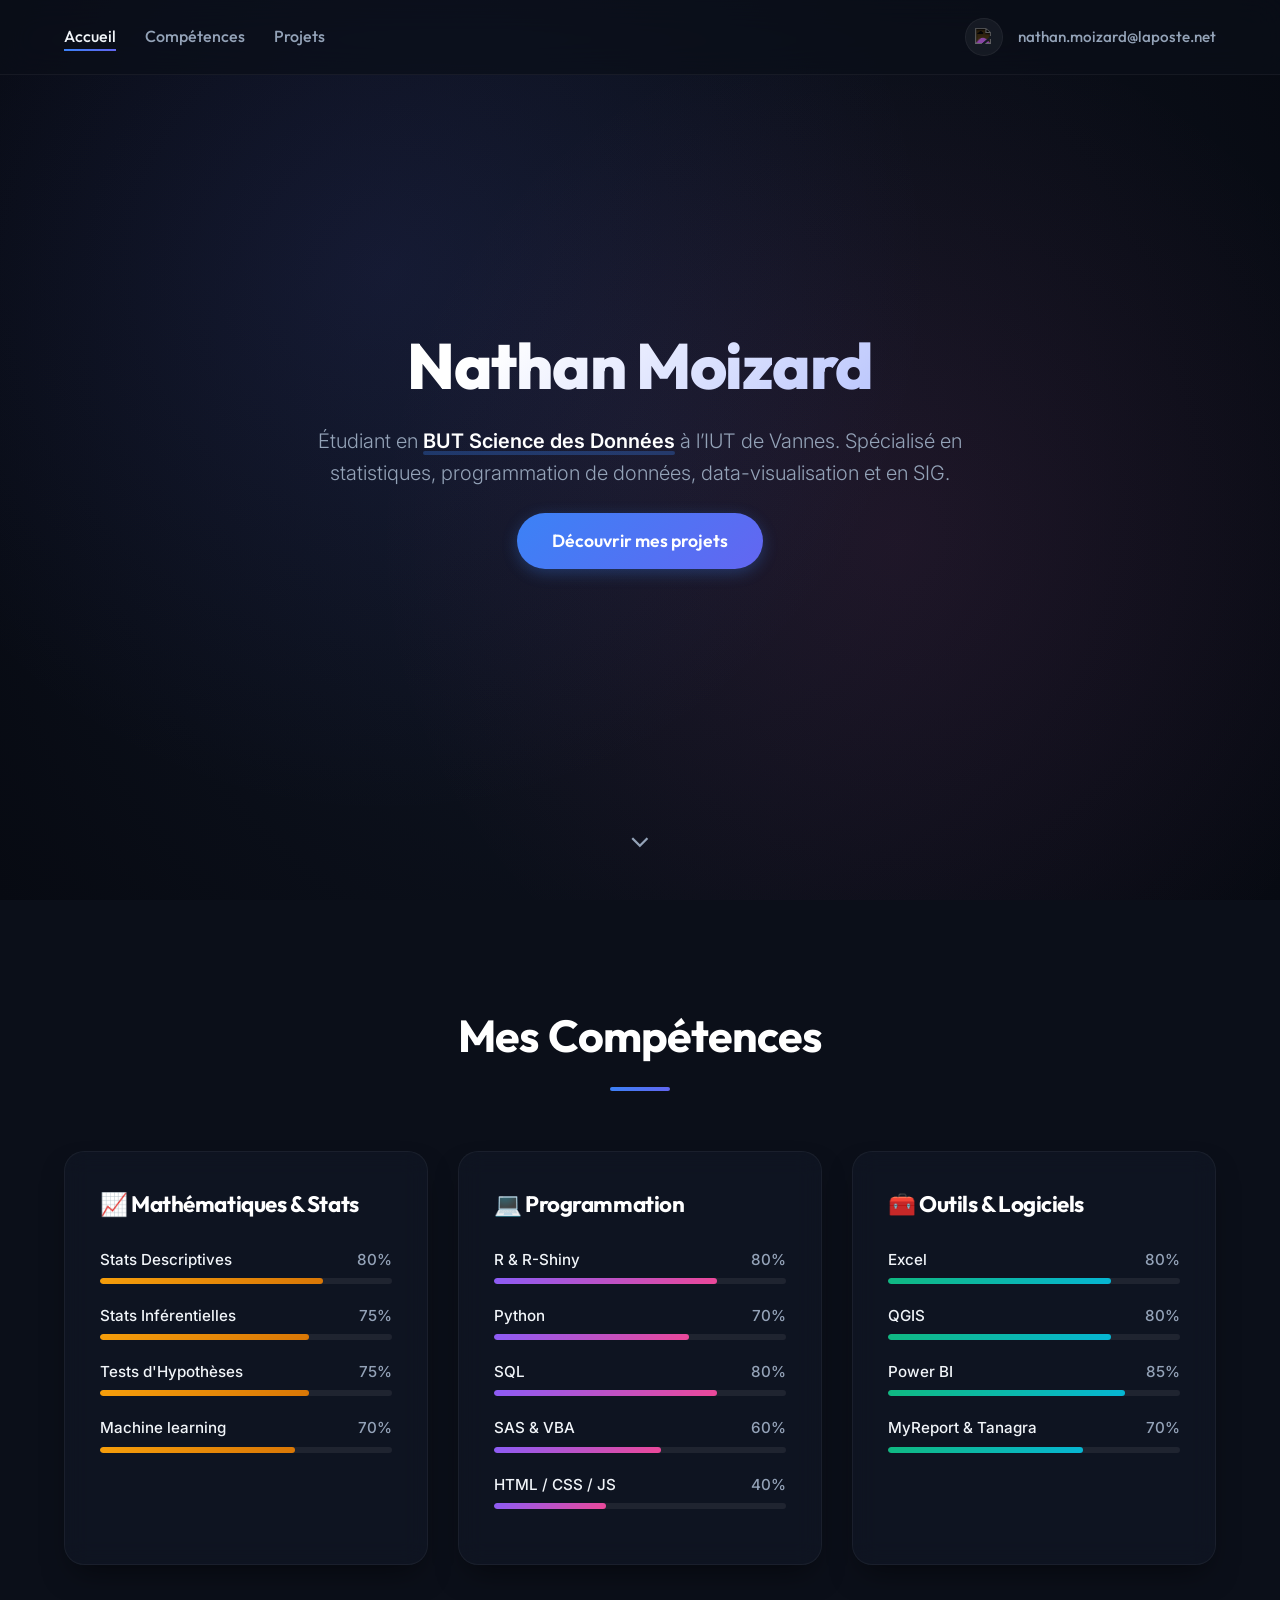
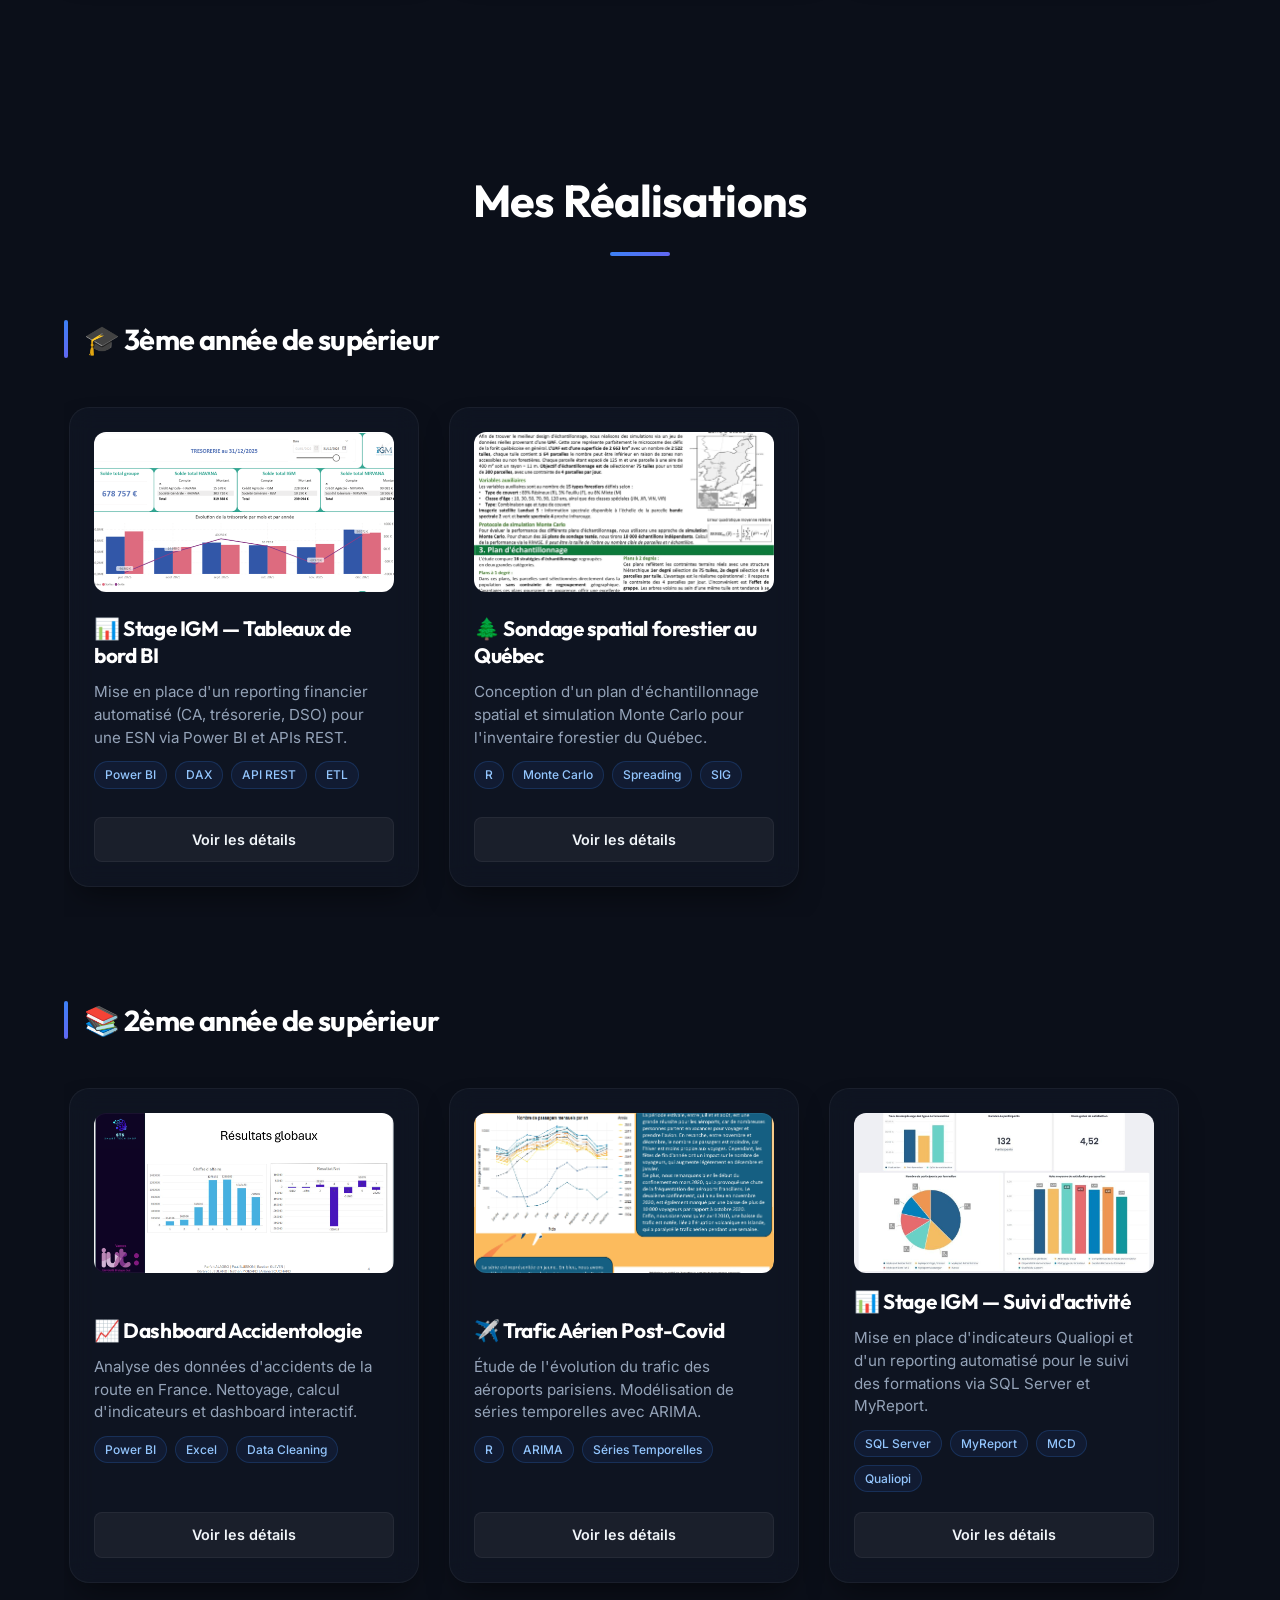
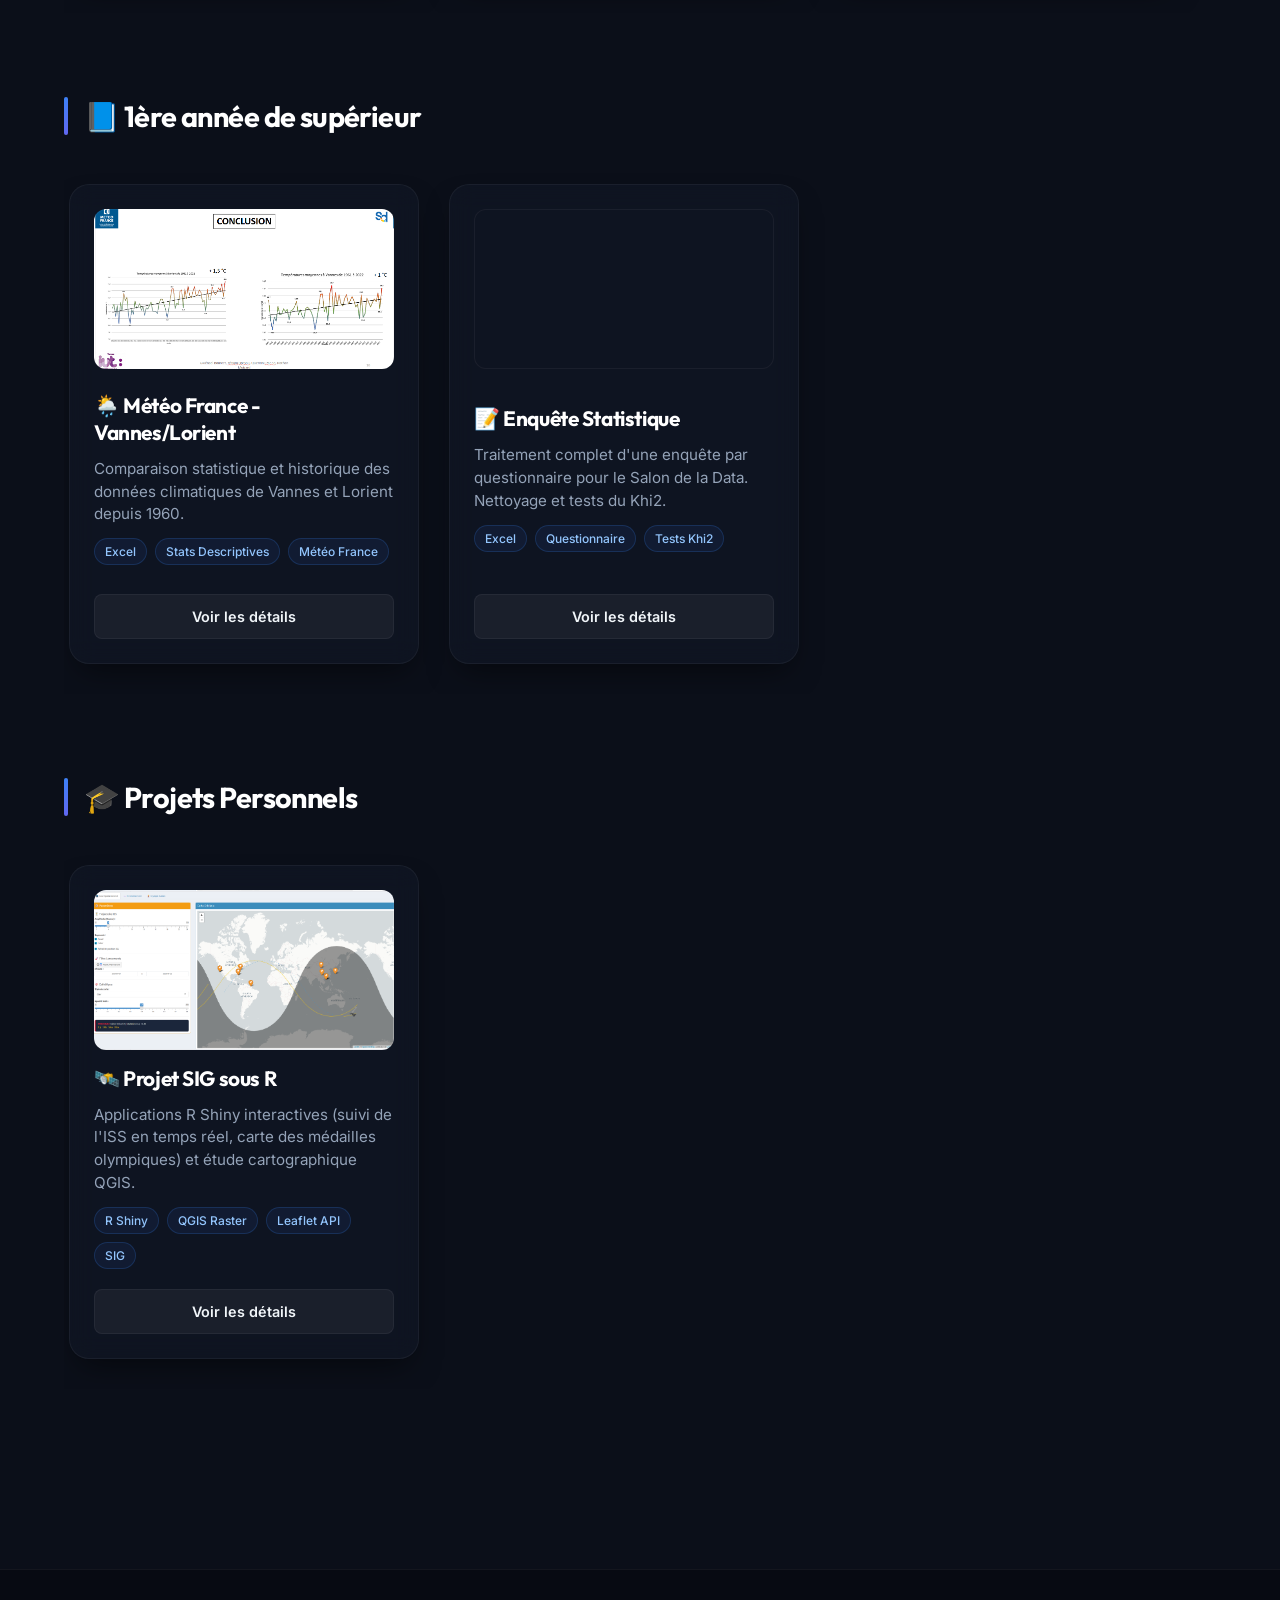
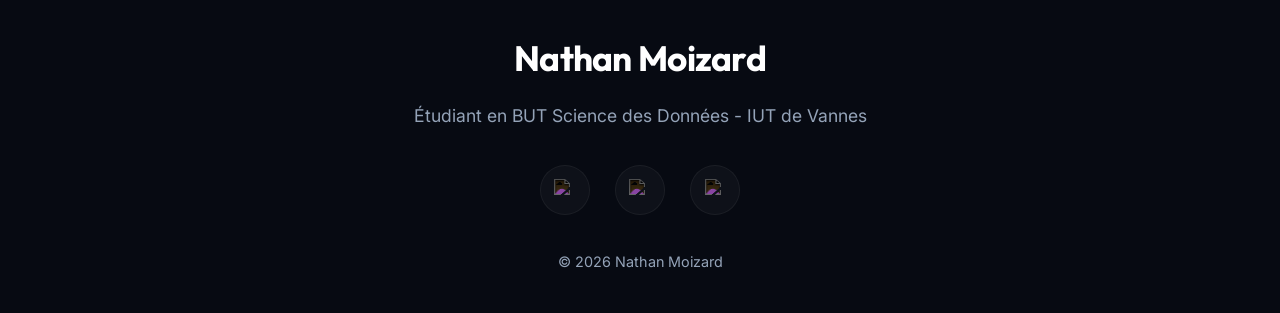
==== index.html @ e68c9cdd "Initial commit - Portfolio Nathan Moizard" ====
<!DOCTYPE html>
<html lang="fr">
<head>
  <meta charset="UTF-8">
  <meta name="viewport" content="width=device-width, initial-scale=1.0">
  <title>Nathan Moizard | Portfolio - BUT Science des Données</title>
  <meta name="description" content="Découvrez le portfolio de Nathan Moizard, étudiant en BUT Science des Données à Vannes. Compétences en statistiques, programmation (Python, R, SQL, SAS) et data-visualisation.">
  <link href="https://fonts.googleapis.com/css2?family=Inter:wght@300;400;500;600;700&family=Outfit:wght@400;500;600;700;800&display=swap" rel="stylesheet">
  <script src="https://cdnjs.cloudflare.com/ajax/libs/gsap/3.12.2/gsap.min.js"></script>
  <link rel="stylesheet" href="style.css">
</head>
<body>
  <header>
    <div class="nav-left">
      <a href="#accueil" class="nav-link active">Accueil</a>
      <a href="#competences" class="nav-link">Compétences</a>
      <a href="#projets" class="nav-link">Projets</a>
    </div>
    <div class="nav-right">
      <a href="https://www.linkedin.com/in/nathan-moizard-40b475359/" class="icon" target="_blank" title="LinkedIn"><img src="https://cdn-icons-png.flaticon.com/512/174/174857.png" alt="LinkedIn"></a>
      <a href="mailto:nathan.moizard@laposte.net" class="nav-email">nathan.moizard@laposte.net</a>
    </div>
  </header>

  <section id="accueil" class="hero">
    <div class="hero-content">
      <h1>Nathan Moizard</h1>
      <p>
        Étudiant en <strong>BUT Science des Données</strong> à l’IUT de Vannes. Spécialisé en statistiques, programmation de données, data-visualisation et en SIG.
      </p>

      <a href="#projets" class="contact-btn" style="padding: 14px 35px; font-size: 1.1rem; display: inline-block;">Découvrir mes projets</a>
    </div>
    <div class="scroll-down">⌄</div>
  </section>

  <section id="competences">
    <h2 class="section-title">Mes Compétences</h2>
    <div class="competence-grid">
      
      <div class="competence-category glass">
        <h3>📈 Mathématiques & Stats</h3>
        <div class="skill">
          <div class="skill-name"><span>Stats Descriptives</span> <span>80%</span></div>
          <div class="skill-bar"><div class="skill-bar-fill" data-width="80%"></div></div>
        </div>
        <div class="skill">
          <div class="skill-name"><span>Stats Inférentielles</span> <span>75%</span></div>
          <div class="skill-bar"><div class="skill-bar-fill" data-width="75%"></div></div>
        </div>
        <div class="skill">
          <div class="skill-name"><span>Tests d'Hypothèses</span> <span>75%</span></div>
          <div class="skill-bar"><div class="skill-bar-fill" data-width="75%"></div></div>
        </div>
        <div class="skill">
          <div class="skill-name"><span>Machine learning</span> <span>70%</span></div>
          <div class="skill-bar"><div class="skill-bar-fill" data-width="70%"></div></div>
        </div>
      </div>

      <div class="competence-category glass">
        <h3>💻 Programmation</h3>
        <div class="skill">
          <div class="skill-name"><span>R & R-Shiny</span> <span>80%</span></div>
          <div class="skill-bar"><div class="skill-bar-fill" data-width="80%"></div></div>
        </div>
        <div class="skill">
          <div class="skill-name"><span>Python</span> <span>70%</span></div>
          <div class="skill-bar"><div class="skill-bar-fill" data-width="70%"></div></div>
        </div>
        <div class="skill">
          <div class="skill-name"><span>SQL</span> <span>80%</span></div>
          <div class="skill-bar"><div class="skill-bar-fill" data-width="80%"></div></div>
        </div>
        <div class="skill">
          <div class="skill-name"><span>SAS & VBA</span> <span>60%</span></div>
          <div class="skill-bar"><div class="skill-bar-fill" data-width="60%"></div></div>
        </div>
        <div class="skill">
          <div class="skill-name"><span>HTML / CSS / JS</span> <span>40%</span></div>
          <div class="skill-bar"><div class="skill-bar-fill" data-width="40%"></div></div>
        </div>
      </div>

      <div class="competence-category glass">
        <h3>🧰 Outils & Logiciels</h3>
        <div class="skill">
          <div class="skill-name"><span>Excel</span> <span>80%</span></div>
          <div class="skill-bar"><div class="skill-bar-fill" data-width="80%"></div></div>
        </div>
        <div class="skill">
          <div class="skill-name"><span>QGIS</span> <span>80%</span></div>
          <div class="skill-bar"><div class="skill-bar-fill" data-width="80%"></div></div>
        </div>
        <div class="skill">
          <div class="skill-name"><span>Power BI</span> <span>85%</span></div>
          <div class="skill-bar"><div class="skill-bar-fill" data-width="85%"></div></div>
        </div>
        <div class="skill">
          <div class="skill-name"><span>MyReport & Tanagra</span> <span>70%</span></div>
          <div class="skill-bar"><div class="skill-bar-fill" data-width="70%"></div></div>
        </div>
      </div>
      
    </div>
  </section>

  <section id="projets">
    <h2 class="section-title">Mes Réalisations</h2>
  
    <!-- 3ème ANNEE -->
    <div class="project-section">
      <h3 class="project-title">🎓 3ème année de supérieur</h3>
      <div class="carousel-container">
        <div class="project-carousel">

          <div class="project-card glass">
            <div class="project-card-img" style="background-image: url('stage_tresorerie.png');"></div>
            <div class="project-card-top">
              <h3>📊 Stage IGM — Tableaux de bord BI</h3>
              <p>Mise en place d'un reporting financier automatisé (CA, trésorerie, DSO) pour une ESN via Power BI et APIs REST.</p>
              <div class="project-tags">
                <span class="tag-badge">Power BI</span>
                <span class="tag-badge">DAX</span>
                <span class="tag-badge">API REST</span>
                <span class="tag-badge">ETL</span>
              </div>
            </div>
            <a href="stage.html" class="view-more">Voir les détails</a>
          </div>

          <div class="project-card glass">
            <div class="project-card-img" style="background-image: url('poster_foret_quebec.jpg');"></div>
            <div class="project-card-top">
              <h3>🌲 Sondage spatial forestier au Québec</h3>
              <p>Conception d'un plan d'échantillonnage spatial et simulation Monte Carlo pour l'inventaire forestier du Québec.</p>
              <div class="project-tags">
                <span class="tag-badge">R</span>
                <span class="tag-badge">Monte Carlo</span>
                <span class="tag-badge">Spreading</span>
                <span class="tag-badge">SIG</span>
              </div>
            </div>
            <a href="projet_foret_quebec.html" class="view-more">Voir les détails</a>
          </div>

        </div>
      </div>
    </div>

    <!-- 2ème ANNEE -->
    <div class="project-section">
      <h3 class="project-title">📚 2ème année de supérieur</h3>
      <div class="carousel-container">
        <div class="project-carousel">

          <div class="project-card glass">
            <div class="project-card-img" style="background-image: url('SAE 205 image 1.png');"></div>
            <div class="project-card-top">
              <h3>📈 Dashboard Accidentologie</h3>
              <p>Analyse des données d'accidents de la route en France. Nettoyage, calcul d'indicateurs et dashboard interactif.</p>
              <div class="project-tags">
                <span class="tag-badge">Power BI</span>
                <span class="tag-badge">Excel</span>
                <span class="tag-badge">Data Cleaning</span>
              </div>
            </div>
            <a href="projet_route.html" class="view-more">Voir les détails</a>
          </div>

          <div class="project-card glass">
            <div class="project-card-img" style="background-image: url('SAE 303 image 1.jpg');"></div>
            <div class="project-card-top">
              <h3>✈️ Trafic Aérien Post-Covid</h3>
              <p>Étude de l'évolution du trafic des aéroports parisiens. Modélisation de séries temporelles avec ARIMA.</p>
              <div class="project-tags">
                <span class="tag-badge">R</span>
                <span class="tag-badge">ARIMA</span>
                <span class="tag-badge">Séries Temporelles</span>
              </div>
            </div>
            <a href="projet_avions.html" class="view-more">Voir les détails</a>
          </div>

          <div class="project-card glass">
            <div class="project-card-img" style="background-image: url('stage_2025_img2.jpg');"></div>
            <div class="project-card-top">
              <h3>📊 Stage IGM — Suivi d'activité</h3>
              <p>Mise en place d'indicateurs Qualiopi et d'un reporting automatisé pour le suivi des formations via SQL Server et MyReport.</p>
              <div class="project-tags">
                <span class="tag-badge">SQL Server</span>
                <span class="tag-badge">MyReport</span>
                <span class="tag-badge">MCD</span>
                <span class="tag-badge">Qualiopi</span>
              </div>
            </div>
            <a href="stage_2025.html" class="view-more">Voir les détails</a>
          </div>

        </div>
      </div>
    </div>
  
    <!-- 1ère ANNEE -->
    <div class="project-section">
      <h3 class="project-title">📘 1ère année de supérieur</h3>
      <div class="carousel-container">
        <div class="project-carousel">
          

          <div class="project-card glass">
            <div class="project-card-img" style="background-image: url('SAE météo france.png');"></div>
            <div class="project-card-top">
              <h3>🌦️ Météo France - Vannes/Lorient</h3>
              <p>Comparaison statistique et historique des données climatiques de Vannes et Lorient depuis 1960.</p>
              <div class="project-tags">
                <span class="tag-badge">Excel</span>
                <span class="tag-badge">Stats Descriptives</span>
                <span class="tag-badge">Météo France</span>
              </div>
            </div>
            <a href="projet_meteo.html" class="view-more">Voir les détails</a>
          </div>

          <div class="project-card glass">
            <div class="project-card-img" style="background-image: url('projet_106_preview.png');"></div>
            <div class="project-card-top">
              <h3>📝 Enquête Statistique</h3>
              <p>Traitement complet d'une enquête par questionnaire pour le Salon de la Data. Nettoyage et tests du Khi2.</p>
              <div class="project-tags">
                <span class="tag-badge">Excel</span>
                <span class="tag-badge">Questionnaire</span>
                <span class="tag-badge">Tests Khi2</span>
              </div>
            </div>
            <a href="projet_106.html" class="view-more">Voir les détails</a>
          </div>
          
        </div>
      </div>
    </div>
  
    <!-- PROJETS PERSONNELS -->
    <div class="project-section">
      <h3 class="project-title">🎓 Projets Personnels</h3>
      <div class="carousel-container">
        <div class="project-carousel">
          
          <div class="project-card glass">
            <div class="project-card-img" style="background-image: url('Spatial projet.png');"></div>
            <div class="project-card-top">
              <h3>🛰️ Projet SIG sous R</h3>
              <p>Applications R Shiny interactives (suivi de l'ISS en temps réel, carte des médailles olympiques) et étude cartographique QGIS.</p>
              <div class="project-tags">
                <span class="tag-badge">R Shiny</span>
                <span class="tag-badge">QGIS Raster</span>
                <span class="tag-badge">Leaflet API</span>
                <span class="tag-badge">SIG</span>
              </div>
            </div>
            <a href="projet_sig_r.html" class="view-more">Voir les détails</a>
          </div>
          
        </div>
      </div>
    </div>
  </section>

  <footer>
    <div class="footer-content">
      <h3 class="footer-title">Nathan Moizard</h3>
      <p class="footer-subtitle">Étudiant en BUT Science des Données - IUT de Vannes</p>
      <div class="footer-links">
        <a href="https://www.linkedin.com/in/nathan-moizard-40b475359/" class="icon" target="_blank" title="LinkedIn"><img src="https://cdn-icons-png.flaticon.com/512/174/174857.png" alt="LinkedIn"></a>
        <a href="https://github.com/ArthurArctique" class="icon" target="_blank" title="GitHub"><img src="https://cdn-icons-png.flaticon.com/512/25/25231.png" alt="GitHub"></a>
        <a href="mailto:nathan.moizard@laposte.net" class="icon" title="Email"><img src="https://cdn-icons-png.flaticon.com/512/732/732200.png" alt="Email" style="filter: invert(100%); width: 20px;"></a>
      </div>
      <p class="footer-copy">&copy; 2026 Nathan Moizard</p>
    </div>
  </footer>

  <script src="script.js"></script>
</body>
</html>
---- style.css ----
@import url('https://fonts.googleapis.com/css2?family=Inter:wght@300;400;500;600;700&family=Outfit:wght@400;500;600;700;800&display=swap');

/* --- CUSTOM VARIABLES & DESIGN SYSTEM --- */
:root {
  --bg-dark: #0b0f19;
  --bg-deep: #070a12;
  --bg-card: rgba(17, 24, 39, 0.6);
  --bg-card-hover: rgba(30, 41, 59, 0.8);
  --border-color: rgba(255, 255, 255, 0.05);
  --border-color-hover: rgba(59, 130, 246, 0.25);
  
  --primary: #3b82f6;
  --primary-rgb: 59, 130, 246;
  --primary-gradient: linear-gradient(135deg, #3b82f6 0%, #6366f1 100%);
  --accent-gradient: linear-gradient(135deg, #8b5cf6 0%, #ec4899 100%);
  --success-gradient: linear-gradient(135deg, #10b981 0%, #06b6d4 100%);
  --math-gradient: linear-gradient(135deg, #f59e0b 0%, #d97706 100%);
  
  --text-main: #f1f5f9;
  --text-muted: #94a3b8;
  --radius-lg: 20px;
  --radius-md: 12px;
  --radius-sm: 8px;
  --shadow: 0 15px 30px -10px rgba(0, 0, 0, 0.5);
  --transition: all 0.3s cubic-bezier(0.4, 0, 0.2, 1);
}

/* --- RESET & BASIC STYLES --- */
* {
  box-sizing: border-box;
  margin: 0;
  padding: 0;
}

html {
  scroll-behavior: smooth;
}

body {
  font-family: 'Inter', sans-serif;
  color: var(--text-main);
  background-color: var(--bg-dark);
  background-image: 
    radial-gradient(circle at 10% 20%, rgba(59, 130, 246, 0.08) 0%, transparent 40%),
    radial-gradient(circle at 90% 80%, rgba(139, 92, 246, 0.08) 0%, transparent 40%);
  background-attachment: fixed;
  line-height: 1.6;
  overflow-x: hidden;
}

h1, h2, h3, h4 {
  font-family: 'Outfit', sans-serif;
  font-weight: 700;
  letter-spacing: -0.02em;
}

a {
  text-decoration: none;
  color: inherit;
}

/* --- GLASS CONTAINER UTILITY --- */
.glass {
  background: var(--bg-card);
  backdrop-filter: blur(12px);
  -webkit-backdrop-filter: blur(12px);
  border: 1px solid var(--border-color);
  border-radius: var(--radius-lg);
  box-shadow: var(--shadow);
}

/* --- HEADER / NAVIGATION --- */
header:not(.project-hero) {
  position: fixed;
  top: 0;
  width: 100%;
  display: flex;
  justify-content: space-between;
  align-items: center;
  padding: 18px 5%;
  z-index: 1000;
  background: rgba(11, 15, 25, 0.7);
  backdrop-filter: blur(16px);
  -webkit-backdrop-filter: blur(16px);
  border-bottom: 1px solid var(--border-color);
  transition: var(--transition);
}

header.scrolled:not(.project-hero) {
  padding: 12px 5%;
  background: rgba(7, 10, 18, 0.85);
}

.nav-left a {
  color: var(--text-muted);
  margin-right: 25px;
  font-weight: 500;
  position: relative;
  font-family: 'Outfit', sans-serif;
  transition: var(--transition);
}

.nav-left a.active, .nav-left a:hover {
  color: var(--text-main);
}

.nav-left a::after {
  content: '';
  position: absolute;
  width: 0;
  height: 2px;
  bottom: -5px;
  left: 0;
  background: var(--primary-gradient);
  transition: width 0.3s;
}

.nav-left a:hover::after, .nav-left a.active::after {
  width: 100%;
}

.nav-right {
  display: flex;
  align-items: center;
  gap: 15px;
}

.icon {
  display: flex;
  align-items: center;
  justify-content: center;
  width: 38px;
  height: 38px;
  border-radius: 50%;
  background: rgba(255, 255, 255, 0.05);
  border: 1px solid var(--border-color);
  transition: var(--transition);
}

.icon img {
  width: 18px;
  height: 18px;
  filter: invert(100%);
  opacity: 0.8;
  transition: var(--transition);
}

.icon:hover {
  background: rgba(59, 130, 246, 0.15);
  border-color: rgba(59, 130, 246, 0.4);
  transform: translateY(-2px);
}

.icon:hover img {
  opacity: 1;
  transform: scale(1.05);
}

.contact-btn {
  background: var(--primary-gradient);
  color: white;
  padding: 10px 24px;
  border-radius: 50px;
  font-weight: 600;
  font-family: 'Outfit', sans-serif;
  border: none;
  box-shadow: 0 4px 15px rgba(59, 130, 246, 0.3);
  transition: var(--transition);
  cursor: pointer;
}

.contact-btn:hover {
  transform: translateY(-2px);
  box-shadow: 0 6px 20px rgba(59, 130, 246, 0.5);
  filter: brightness(1.1);
}

.nav-email {
  color: var(--text-muted);
  font-weight: 500;
  font-family: 'Outfit', sans-serif;
  font-size: 0.95rem;
  transition: var(--transition);
}

.nav-email:hover {
  color: #3b82f6; /* Fallback for browsers that don't support text-clip */
  background: var(--primary-gradient);
  -webkit-background-clip: text;
  -webkit-text-fill-color: transparent;
}

/* --- HERO SECTION --- */
.hero {
  position: relative;
  height: 100vh;
  display: flex;
  justify-content: center;
  align-items: center;
  text-align: center;
  background: radial-gradient(circle at center, rgba(17, 24, 39, 0.8) 0%, var(--bg-deep) 100%);
  padding: 20px;
  overflow: hidden;
}

.hero::before {
  content: '';
  position: absolute;
  top: 0;
  left: 0;
  right: 0;
  bottom: 0;
  background-image: 
    radial-gradient(circle at 30% 30%, rgba(99, 102, 241, 0.1) 0%, transparent 50%),
    radial-gradient(circle at 70% 60%, rgba(236, 72, 153, 0.08) 0%, transparent 50%);
  pointer-events: none;
  z-index: 1;
}

.hero-content {
  max-width: 900px;
  z-index: 2;
}

.hero h1 {
  font-size: 4rem;
  font-weight: 800;
  margin-bottom: 1.5rem;
  line-height: 1.1;
  background: linear-gradient(135deg, #ffffff 30%, #a5b4fc 100%);
  -webkit-background-clip: text;
  -webkit-text-fill-color: transparent;
}

.hero p {
  color: var(--text-muted);
  font-size: 1.25rem;
  margin-bottom: 1.5rem;
  max-width: 750px;
  margin-left: auto;
  margin-right: auto;
  font-weight: 300;
}

.hero strong {
  color: #fff;
  font-weight: 600;
  position: relative;
  display: inline-block;
}

.hero strong::after {
  content: '';
  position: absolute;
  bottom: 2px;
  left: 0;
  width: 100%;
  height: 4px;
  background: rgba(59, 130, 246, 0.3);
  z-index: -1;
  border-radius: 2px;
}

.scroll-down {
  position: absolute;
  bottom: 40px;
  left: 50%;
  transform: translateX(-50%);
  color: var(--text-muted);
  font-size: 1.8rem;
  animation: bounce 2s infinite;
  cursor: pointer;
  z-index: 5;
  transition: color 0.3s;
}

.scroll-down:hover {
  color: var(--primary);
}

/* --- SECTIONS GENERAL --- */
section {
  padding: 100px 5%;
  opacity: 0;
  transform: translateY(40px);
  transition: opacity 1s cubic-bezier(0.4, 0, 0.2, 1), transform 1s cubic-bezier(0.4, 0, 0.2, 1);
  max-width: 1300px;
  margin: 0 auto;
}

section.visible {
  opacity: 1;
  transform: translateY(0);
}

.section-title {
  text-align: center;
  font-size: 2.8rem;
  color: #fff;
  margin-bottom: 60px;
  position: relative;
}

.section-title::after {
  content: '';
  display: block;
  width: 60px;
  height: 4px;
  background: var(--primary-gradient);
  margin: 15px auto 0;
  border-radius: 2px;
}

/* --- COMPETENCES (SKILLS) --- */
.competence-grid {
  display: grid;
  grid-template-columns: repeat(auto-fit, minmax(320px, 1fr));
  gap: 30px;
}

.competence-category {
  padding: 35px;
  transition: var(--transition);
}

.competence-category:hover {
  transform: translateY(-6px);
  border-color: var(--border-color-hover);
  box-shadow: 0 20px 40px -15px rgba(59, 130, 246, 0.15);
}

.competence-category h3 {
  font-size: 1.4rem;
  margin-bottom: 25px;
  color: #fff;
  display: flex;
  align-items: center;
  gap: 12px;
}

.skill {
  margin-bottom: 20px;
}

.skill-name {
  margin-bottom: 6px;
  font-weight: 500;
  font-size: 0.95rem;
  display: flex;
  justify-content: space-between;
  color: var(--text-muted);
}

.skill-name span:first-child {
  color: var(--text-main);
}

.skill-bar {
  height: 6px;
  background-color: rgba(255, 255, 255, 0.07);
  border-radius: 10px;
  overflow: hidden;
}

.skill-bar-fill {
  height: 100%;
  width: 0;
  border-radius: 10px;
  background: var(--primary-gradient);
}

.competence-category:nth-child(1) .skill-bar-fill { 
  background: var(--math-gradient); 
}
.competence-category:nth-child(2) .skill-bar-fill { 
  background: var(--accent-gradient); 
} 
.competence-category:nth-child(3) .skill-bar-fill { 
  background: var(--success-gradient); 
}

/* --- PROJETS (PROJECTS) --- */
#projets {
  position: relative;
}

.project-section {
  margin-bottom: 80px;
  position: relative;
}

.project-title {
  font-size: 1.8rem;
  color: #fff;
  margin-bottom: 30px;
  padding-left: 20px;
  position: relative;
}

.project-title::before {
  content: '';
  position: absolute;
  left: 0;
  top: 4px;
  bottom: 4px;
  width: 4px;
  background: var(--primary-gradient);
  border-radius: 4px;
}

.carousel-container {
  position: relative;
  display: flex;
  align-items: center;
}

.project-carousel {
  display: flex;
  gap: 30px;
  overflow-x: auto;
  scroll-behavior: smooth;
  padding: 15px 5px 30px 5px;
  scroll-snap-type: x mandatory;
  -webkit-overflow-scrolling: touch;
  width: 100%;
  scrollbar-width: none; /* Firefox */
  -ms-overflow-style: none;  /* IE et Edge */
}

.project-carousel::-webkit-scrollbar {
  display: none; /* Chrome, Safari, Opera */
}

.project-card {
  min-width: 350px;
  width: 350px;
  flex: 0 0 auto;
  padding: 24px;
  scroll-snap-align: start;
  transition: var(--transition);
  display: flex;
  flex-direction: column;
  justify-content: space-between;
  min-height: 480px;
}

.project-card-img {
  width: 100%;
  height: 160px;
  background-size: cover;
  background-position: center;
  border-radius: var(--radius-md);
  margin-bottom: 15px;
  border: 1px solid var(--border-color);
  transition: var(--transition);
}

.project-card:hover .project-card-img {
  border-color: var(--border-color-hover);
  transform: scale(1.02);
}

.project-card:hover {
  transform: translateY(-8px);
  border-color: var(--border-color-hover);
  box-shadow: 0 20px 35px -10px rgba(99, 102, 241, 0.15);
  background: var(--bg-card-hover);
}

.project-card-top h3 {
  color: #fff;
  font-size: 1.3rem;
  margin-bottom: 12px;
  line-height: 1.3;
}

.project-card-top p {
  color: var(--text-muted);
  font-size: 0.95rem;
  margin-bottom: 12px;
  line-height: 1.5;
}

.project-tags {
  display: flex;
  flex-wrap: wrap;
  gap: 8px;
  margin-bottom: 20px;
}

.tag-badge {
  font-size: 0.75rem;
  background: rgba(59, 130, 246, 0.08);
  border: 1px solid rgba(59, 130, 246, 0.2);
  color: #93c5fd;
  padding: 3px 10px;
  border-radius: 50px;
  font-weight: 500;
}

.project-card .view-more {
  text-align: center;
  display: block;
  width: 100%;
  background: rgba(255, 255, 255, 0.05);
  border: 1px solid var(--border-color);
  color: var(--text-main);
  padding: 10px;
  border-radius: var(--radius-sm);
  font-weight: 600;
  font-size: 0.9rem;
  transition: var(--transition);
}

.project-card:hover .view-more {
  background: var(--primary-gradient);
  border-color: transparent;
  color: #fff;
  box-shadow: 0 5px 15px rgba(59, 130, 246, 0.3);
}


/* --- CONTACT & FOOTER --- */
footer {
  padding: 60px 5% 40px;
  border-top: 1px solid var(--border-color);
  text-align: center;
  background: var(--bg-deep);
}

.footer-content {
  max-width: 800px;
  margin: 0 auto;
}

.footer-title {
  font-size: 2.2rem;
  color: #fff;
  margin-bottom: 15px;
}

.footer-subtitle {
  color: var(--text-muted);
  font-size: 1.1rem;
  margin-bottom: 35px;
}

.footer-links {
  display: flex;
  justify-content: center;
  gap: 25px;
  margin-bottom: 35px;
}

.footer-links .icon {
  width: 50px;
  height: 50px;
  background: rgba(255, 255, 255, 0.03);
}

.footer-links .icon:hover {
  background: rgba(59, 130, 246, 0.15);
  transform: translateY(-4px);
}

.footer-links .icon img {
  width: 22px;
  height: 22px;
}

.footer-copy {
  color: var(--text-muted);
  font-size: 0.9rem;
}

/* --- SUB-PAGES (PROJECT DETAILS) STYLES --- */
.back-btn {
  position: fixed;
  top: 20px;
  left: 20px;
  background: rgba(15, 23, 42, 0.8);
  backdrop-filter: blur(10px);
  -webkit-backdrop-filter: blur(10px);
  border: 1px solid var(--border-color);
  color: #fff;
  padding: 10px 20px;
  border-radius: 30px;
  font-weight: 600;
  text-decoration: none;
  z-index: 1000;
  display: flex;
  align-items: center;
  gap: 8px;
  box-shadow: var(--shadow);
  transition: var(--transition);
}

.back-btn:hover {
  background: var(--primary-gradient);
  border-color: transparent;
  transform: translateX(-3px);
  box-shadow: 0 4px 15px rgba(59, 130, 246, 0.4);
}

.back-btn svg {
  transition: var(--transition);
}

.back-btn:hover svg {
  transform: translateX(-2px);
}

.project-hero {
  background: linear-gradient(180deg, rgba(59, 130, 246, 0.15) 0%, transparent 100%);
  padding: 30px 20px 15px;
  text-align: center;
  border-bottom: 1px solid var(--border-color);
}

.project-hero h1 {
  font-size: 1.8rem;
  color: #fff;
  margin-bottom: 6px;
  max-width: 1000px;
  margin-left: auto;
  margin-right: auto;
  line-height: 1.2;
}

.project-subtitle {
  font-size: 0.95rem;
  color: var(--text-muted);
  font-weight: 300;
}

.container {
  max-width: 1100px;
  margin: 0 auto;
  padding: 40px 20px 100px;
}

section.section-detail {
  margin-bottom: 70px;
  opacity: 0;
  transform: translateY(30px);
  transition: none;
  animation: fadeIn 0.8s cubic-bezier(0.16, 1, 0.3, 1) forwards;
}

section.section-detail:nth-of-type(1) { animation-delay: 0.1s; }
section.section-detail:nth-of-type(2) { animation-delay: 0.2s; }
section.section-detail:nth-of-type(3) { animation-delay: 0.3s; }
section.section-detail:nth-of-type(4) { animation-delay: 0.4s; }
section.section-detail:nth-of-type(5) { animation-delay: 0.5s; }
section.section-detail:nth-of-type(6) { animation-delay: 0.6s; }
section.section-detail:nth-of-type(7) { animation-delay: 0.7s; }
section.section-detail:nth-of-type(8) { animation-delay: 0.8s; }

.section-detail h2 {
  font-size: 2rem;
  color: #fff;
  margin-bottom: 25px;
  border-bottom: 1px solid var(--border-color);
  padding-bottom: 10px;
}

/* RADAR CHART CONTAINER */
.radar-container {
  padding: 40px;
  max-width: 550px;
  margin: 0 auto 50px;
  height: 400px;
  display: flex;
  align-items: center;
  justify-content: center;
}

.skills-container, .tech-stack {
  display: flex;
  flex-wrap: wrap;
  gap: 10px;
  justify-content: center;
  margin: 30px 0 50px;
}

.skill-pill, .tech-item {
  background: rgba(59, 130, 246, 0.07);
  border: 1px solid rgba(59, 130, 246, 0.15);
  padding: 8px 18px;
  border-radius: 50px;
  font-size: 0.9rem;
  color: #93c5fd;
  font-weight: 500;
}

/* PROJECT INFO GRID */
.project-info {
  display: grid;
  grid-template-columns: repeat(auto-fit, minmax(280px, 1fr));
  gap: 30px;
  margin-bottom: 50px;
}

.info-card {
  padding: 25px;
}

.info-card h3 {
  color: var(--primary);
  margin-bottom: 15px;
  font-size: 1.2rem;
  border-left: 3px solid var(--primary);
  padding-left: 10px;
}

.info-card h4 {
  font-size: 1rem;
  color: #fff;
  margin: 15px 0 8px;
}

.team-list {
  list-style: none;
}

.team-list li {
  margin-bottom: 6px;
  color: var(--text-muted);
  display: flex;
  align-items: center;
  gap: 8px;
}

.team-list li::before {
  content: '•';
  color: var(--primary);
}

.info-card p {
  color: var(--text-muted);
  margin-bottom: 8px;
}

.info-card p strong {
  color: #fff;
}

/* LEARNED ITEMS */
.learned-items {
  display: grid;
  grid-template-columns: repeat(auto-fit, minmax(240px, 1fr));
  gap: 20px;
}

.learned-item {
  padding: 25px;
  border-left: 4px solid var(--primary);
  transition: var(--transition);
}

.learned-item:hover {
  transform: translateY(-4px);
  border-color: #8b5cf6;
}

.learned-item h3 {
  color: #fff;
  font-size: 1.15rem;
  margin-bottom: 10px;
}

.learned-item p {
  color: var(--text-muted);
  font-size: 0.95rem;
  line-height: 1.5;
}

/* TEXT BOX / CALLOUT */
.text-box {
  padding: 30px;
  margin-bottom: 35px;
}

.text-box p {
  margin-bottom: 15px;
  color: var(--text-muted);
}

.text-box p strong {
  color: #fff;
}

.text-box ul {
  margin: 20px 0;
  padding-left: 20px;
  color: var(--text-muted);
}

.text-box li {
  margin-bottom: 8px;
}

.results-grid {
  display: grid;
  grid-template-columns: 1.2fr 1fr;
  gap: 40px;
  align-items: start;
}

.proofs-panel {
  padding: 30px;
}

.proofs-panel h4 {
  color: #fff;
  margin-bottom: 15px;
  border-bottom: 1px solid var(--border-color);
  padding-bottom: 8px;
}

.proof-image {
  width: 100%;
  border-radius: var(--radius-md);
  border: 1px solid var(--border-color);
  margin: 15px 0 25px;
  box-shadow: var(--shadow);
  transition: var(--transition);
}

.proof-image:hover {
  transform: scale(1.02);
  border-color: var(--border-color-hover);
}

.image-placeholder {
  display: flex;
  flex-direction: column;
  align-items: center;
  justify-content: center;
  padding: 40px;
  text-align: center;
  color: var(--text-muted);
  min-height: 300px;
}

/* --- ANIMATIONS --- */
@keyframes fadeIn {
  from { opacity: 0; transform: translateY(20px); }
  to { opacity: 1; transform: translateY(0); }
}

@keyframes bounce {
  0%, 20%, 50%, 80%, 100% { transform: translateX(-50%) translateY(0); }
  40% { transform: translateX(-50%) translateY(-10px); }
  60% { transform: translateX(-50%) translateY(-5px); }
}

/* --- RESPONSIVE STYLES --- */
@media (max-width: 992px) {
  .results-grid {
    grid-template-columns: 1fr;
    gap: 30px;
  }
}

@media (max-width: 768px) {
  .hero h1 { font-size: 2.8rem; }
  .hero p { font-size: 1.1rem; }
  .section-title { font-size: 2.2rem; }
  .project-card { min-width: 290px; width: 290px; }
  .back-btn { top: 15px; left: 15px; padding: 8px 15px; }
  .project-hero { padding-top: 65px; padding-bottom: 10px; }
  .project-hero h1 { font-size: 1.3rem; }
  .radar-container { height: 320px; padding: 15px; }
}
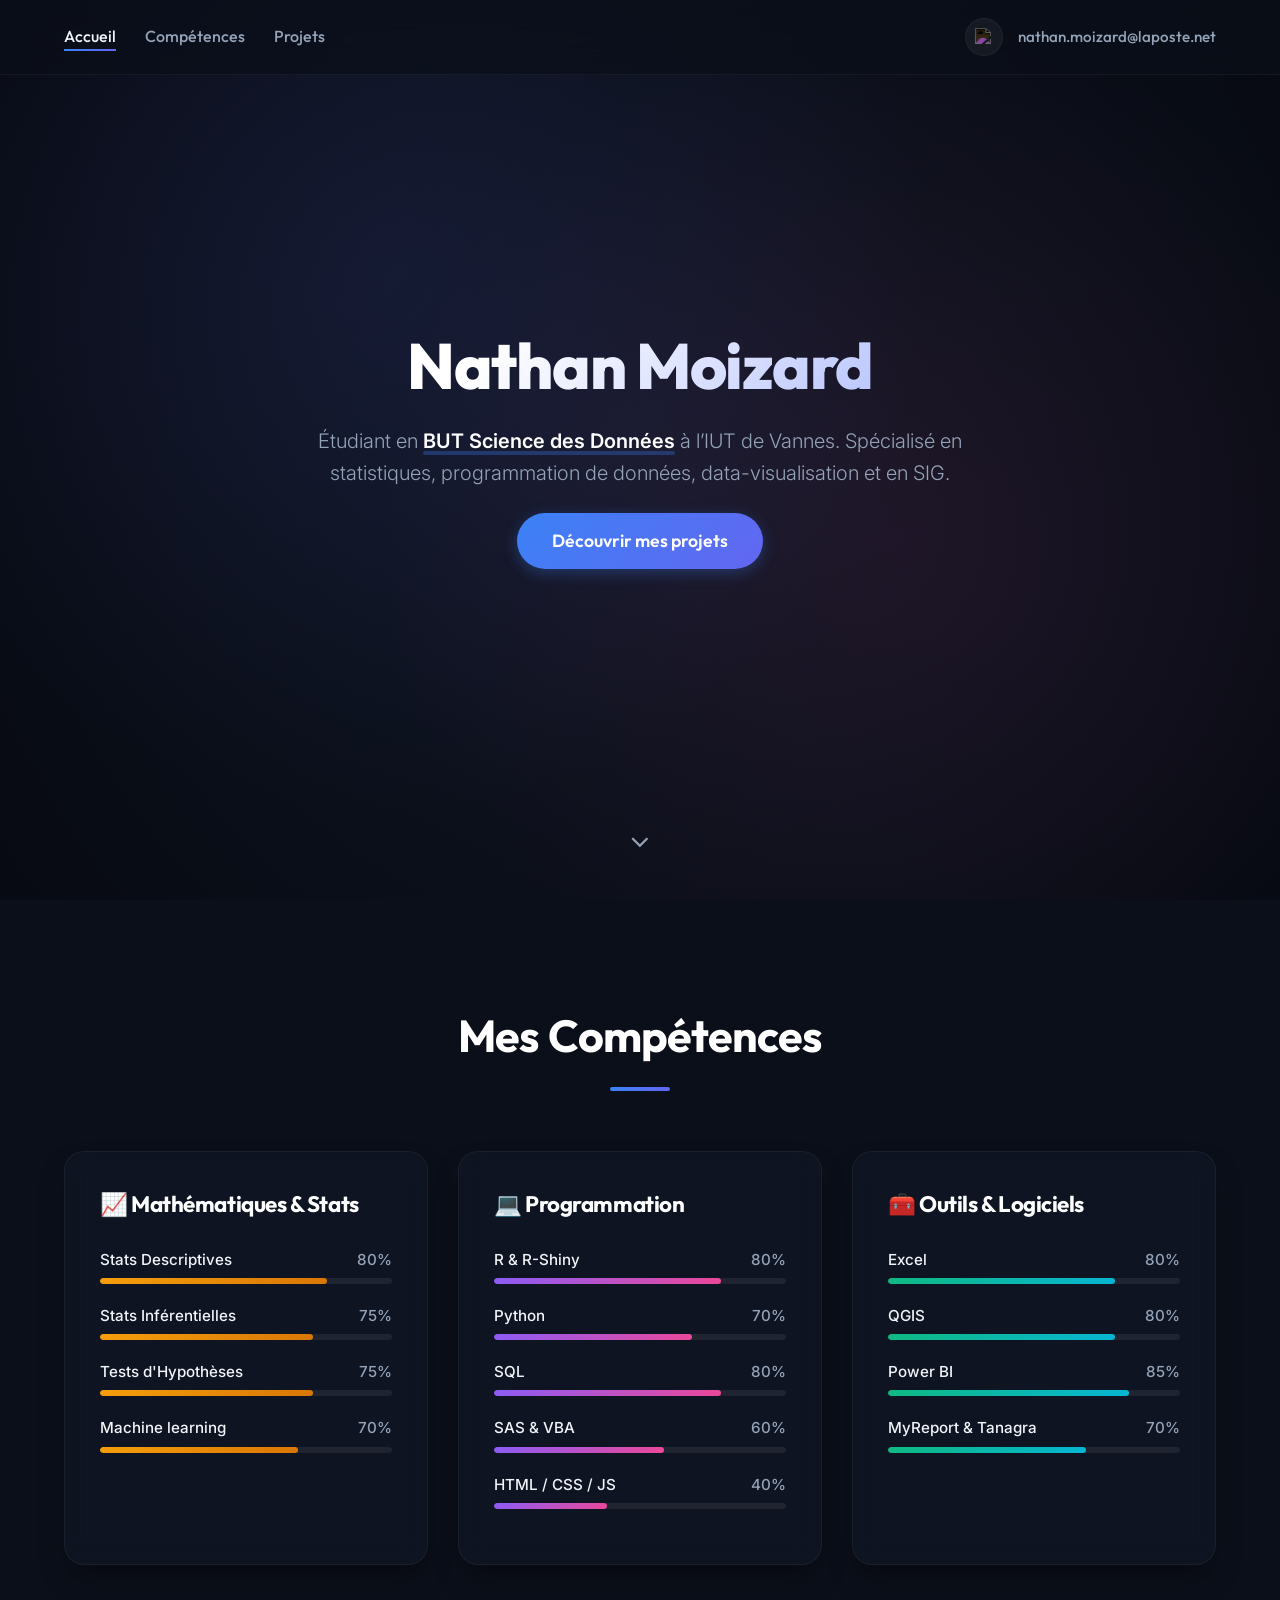
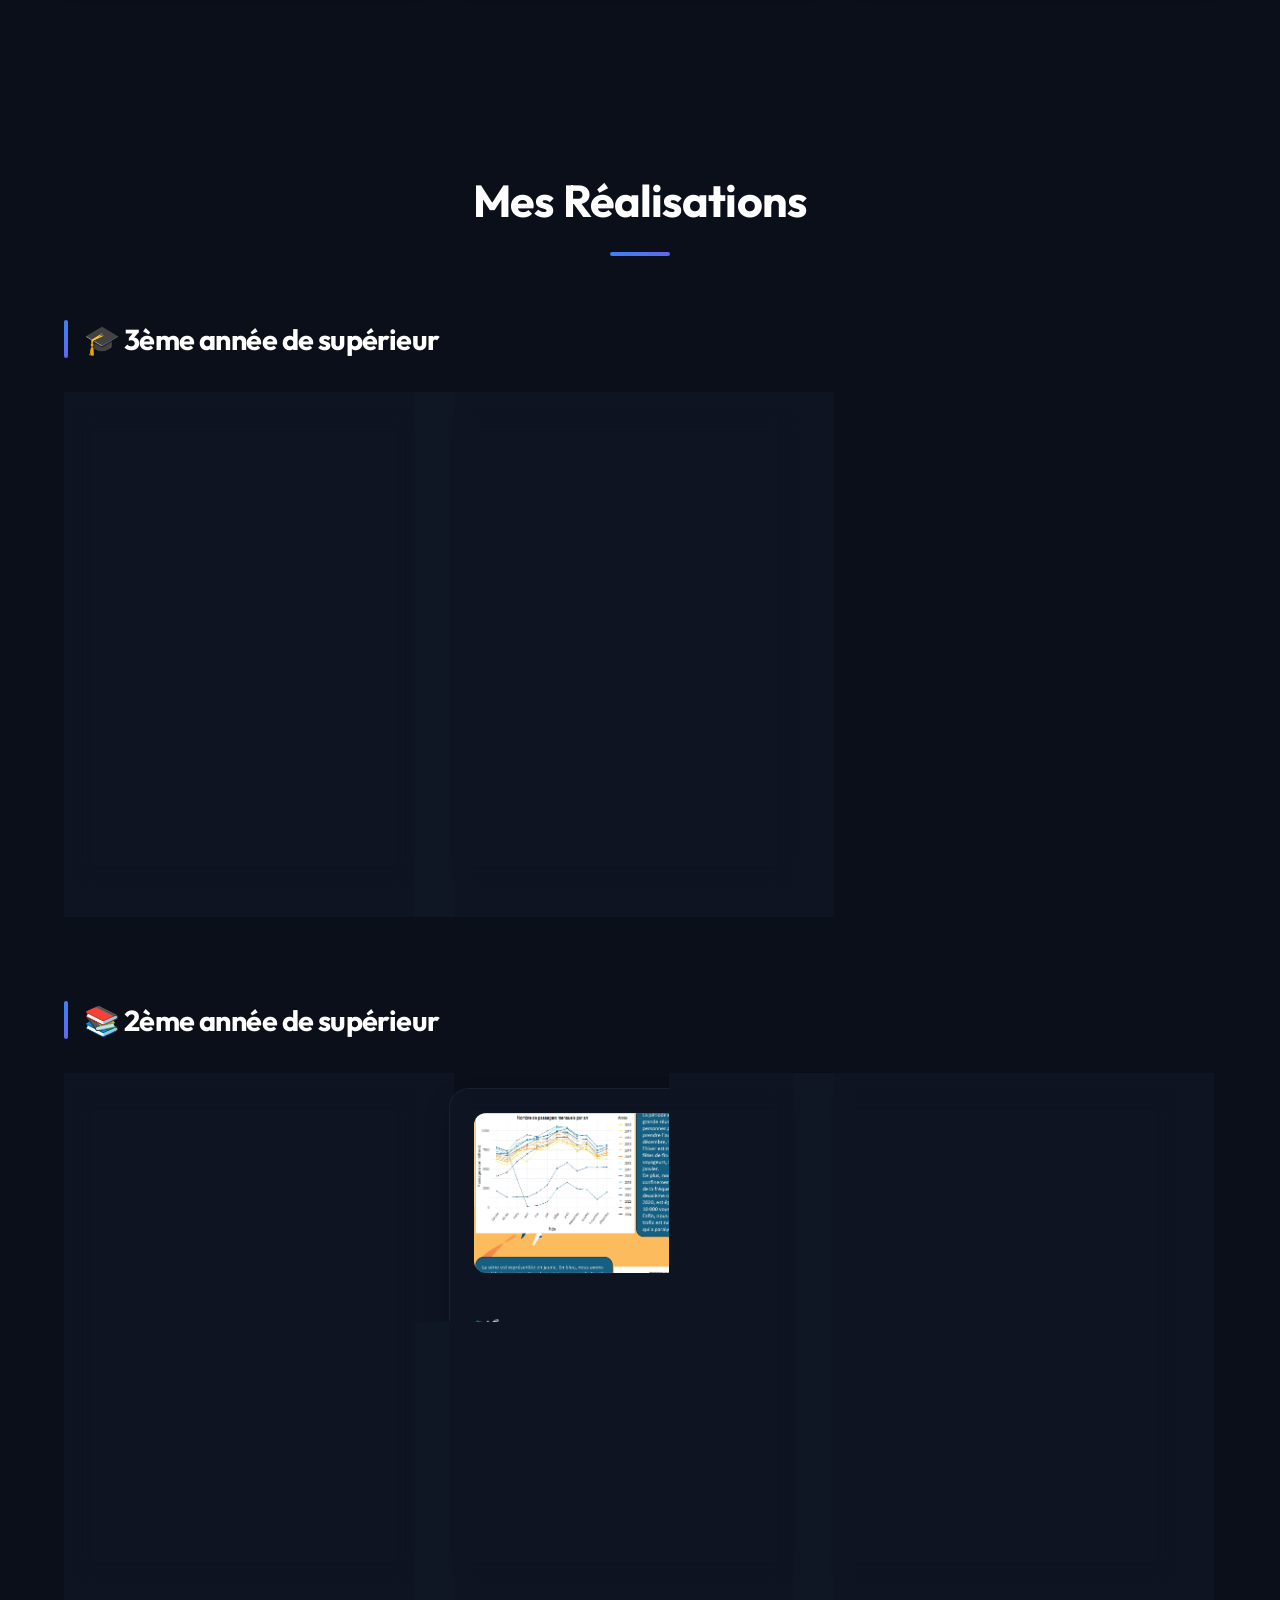
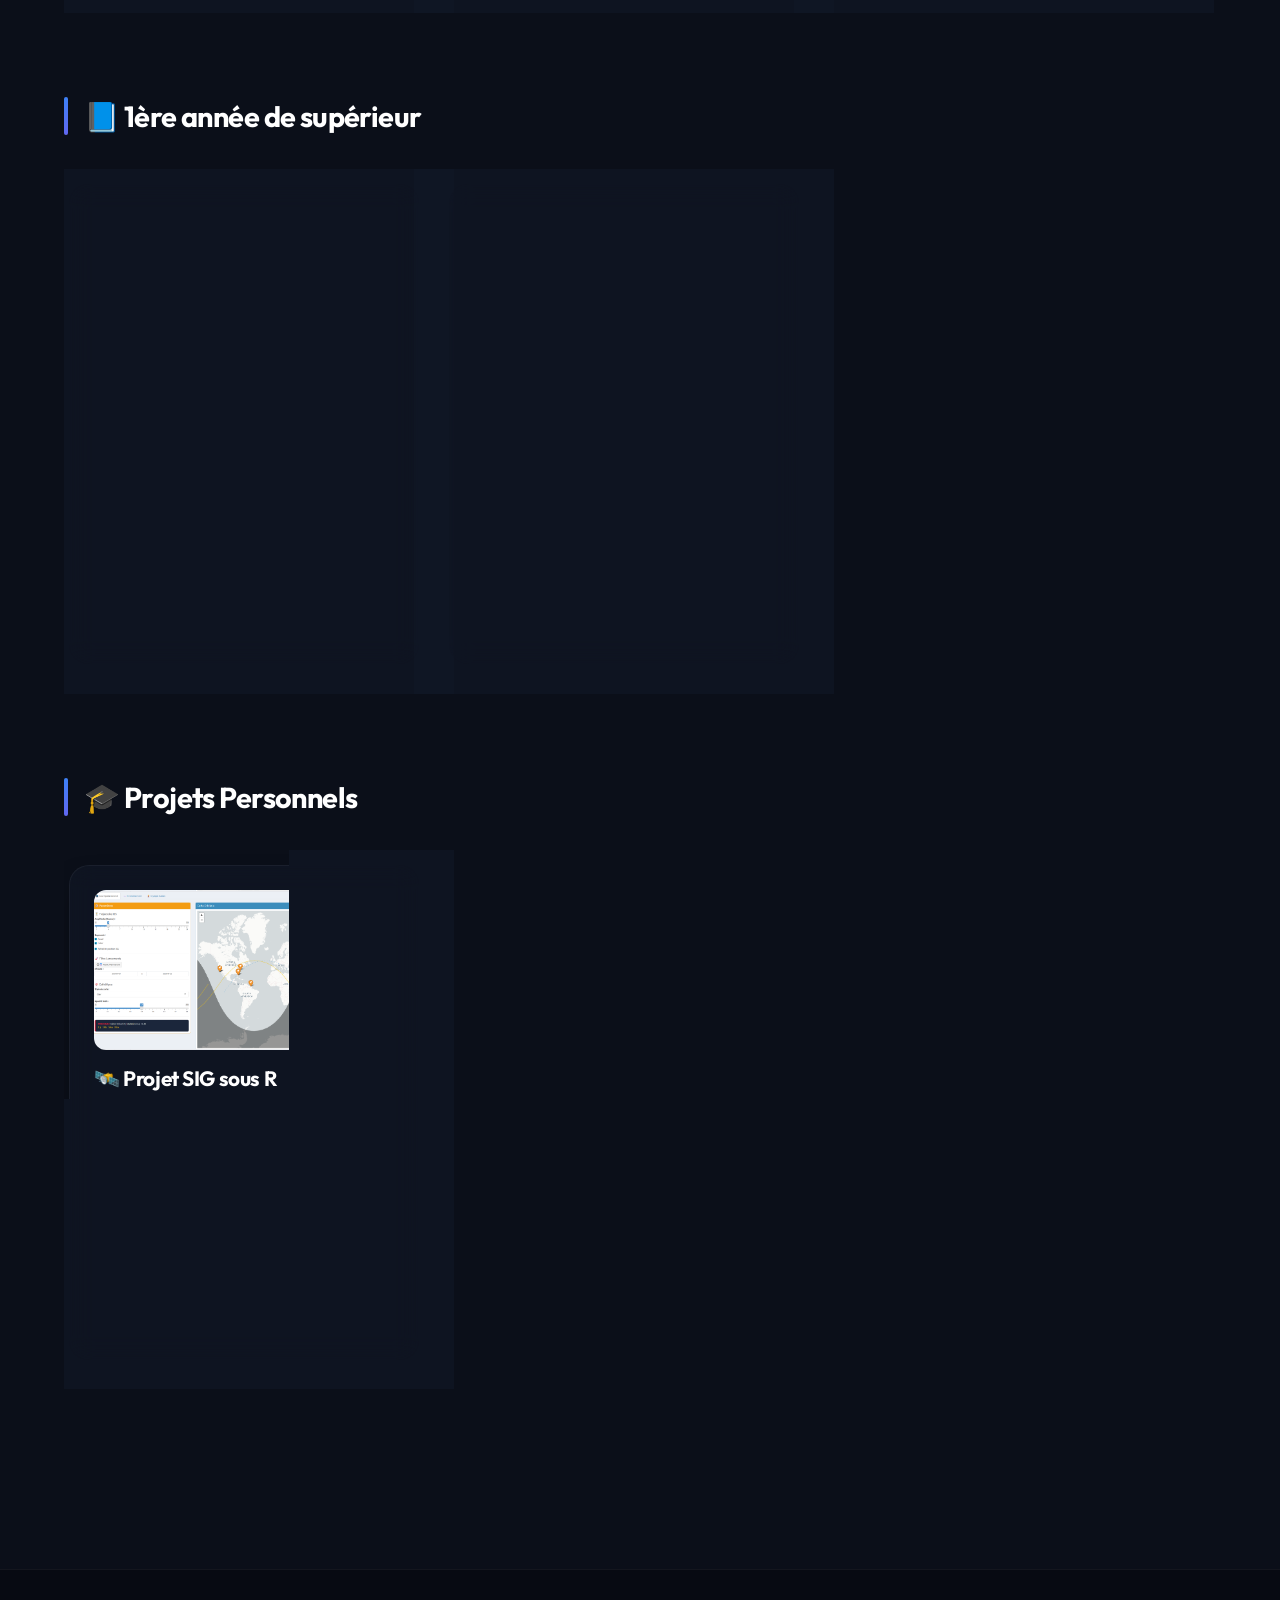
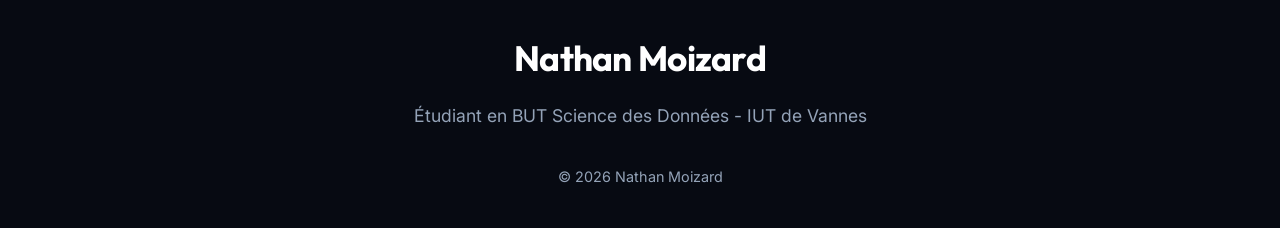
==== commit 63d8f837: "Update index.html" ====
--- a/index.html
+++ b/index.html
@@ -270,15 +270,11 @@
     <div class="footer-content">
       <h3 class="footer-title">Nathan Moizard</h3>
       <p class="footer-subtitle">Étudiant en BUT Science des Données - IUT de Vannes</p>
-      <div class="footer-links">
-        <a href="https://www.linkedin.com/in/nathan-moizard-40b475359/" class="icon" target="_blank" title="LinkedIn"><img src="https://cdn-icons-png.flaticon.com/512/174/174857.png" alt="LinkedIn"></a>
-        <a href="https://github.com/ArthurArctique" class="icon" target="_blank" title="GitHub"><img src="https://cdn-icons-png.flaticon.com/512/25/25231.png" alt="GitHub"></a>
-        <a href="mailto:nathan.moizard@laposte.net" class="icon" title="Email"><img src="https://cdn-icons-png.flaticon.com/512/732/732200.png" alt="Email" style="filter: invert(100%); width: 20px;"></a>
-      </div>
+      
       <p class="footer-copy">&copy; 2026 Nathan Moizard</p>
     </div>
   </footer>
 
   <script src="script.js"></script>
 </body>
-</html>+</html>
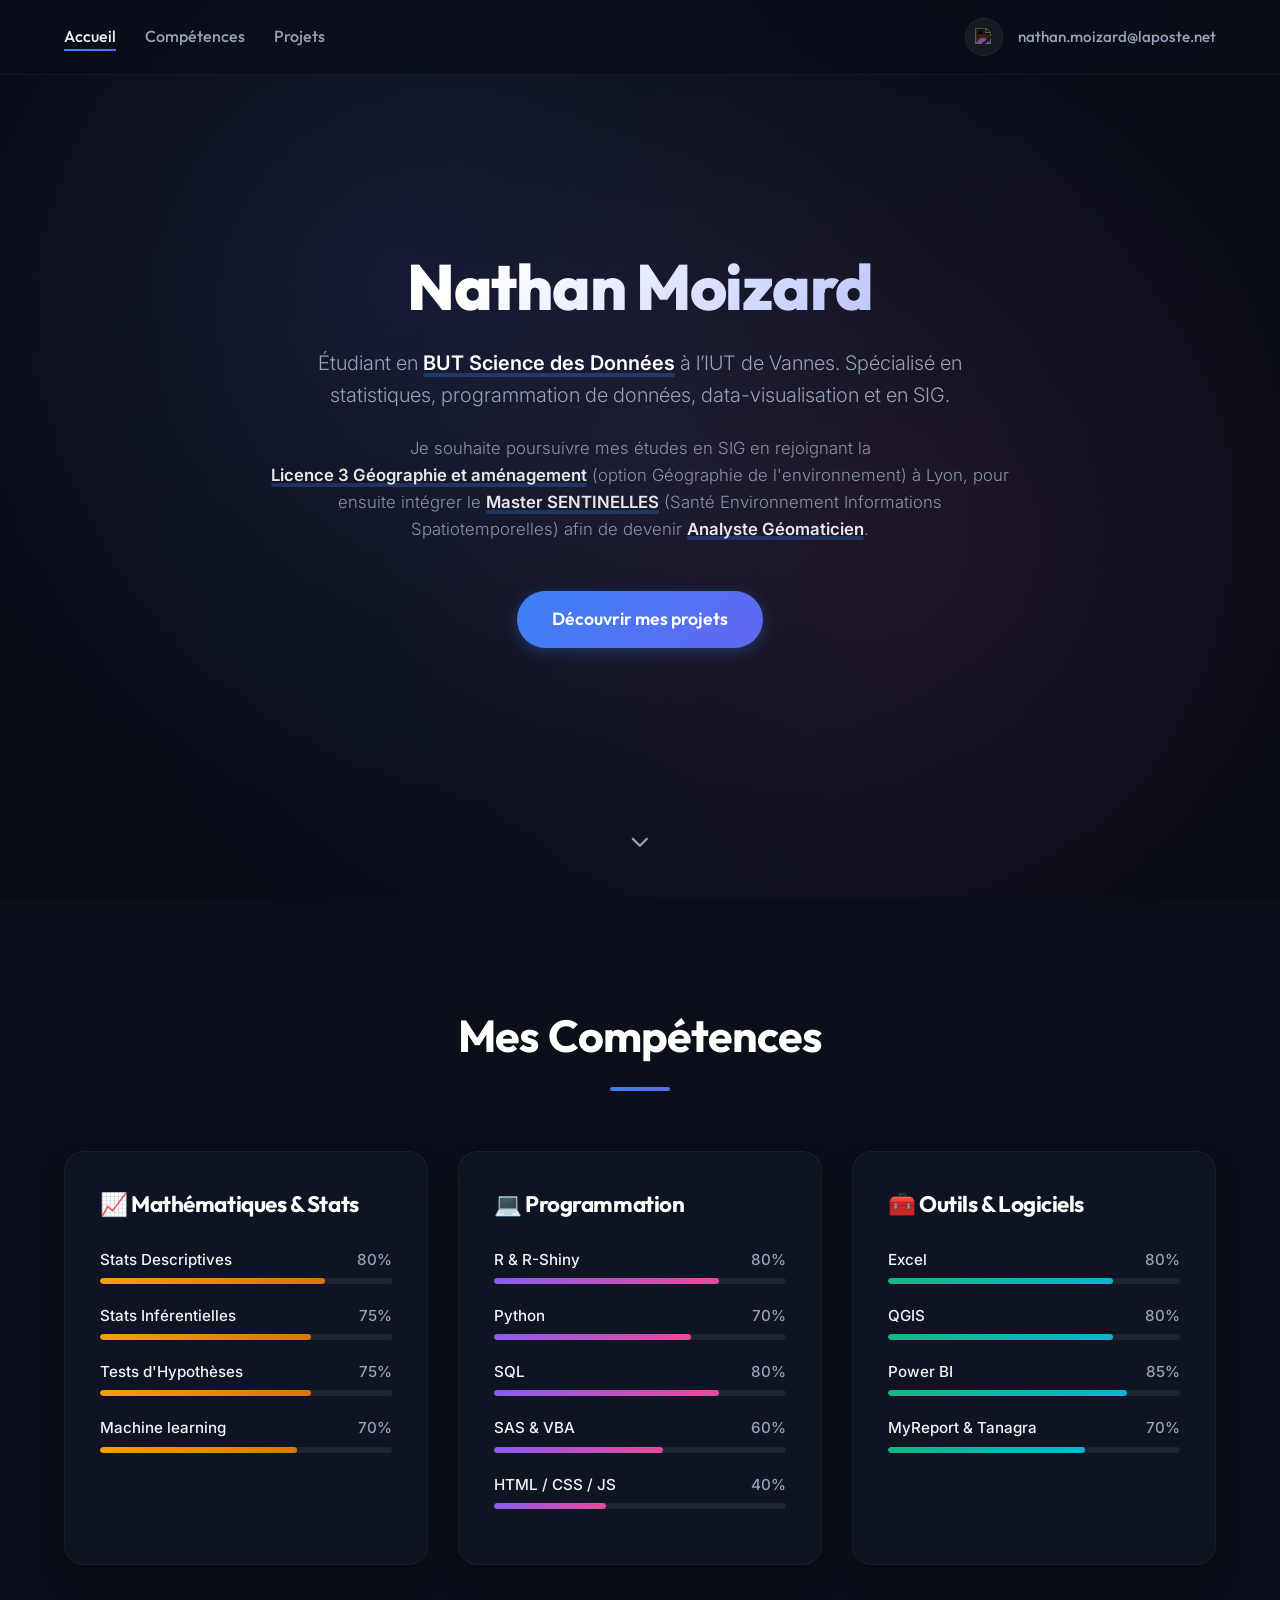
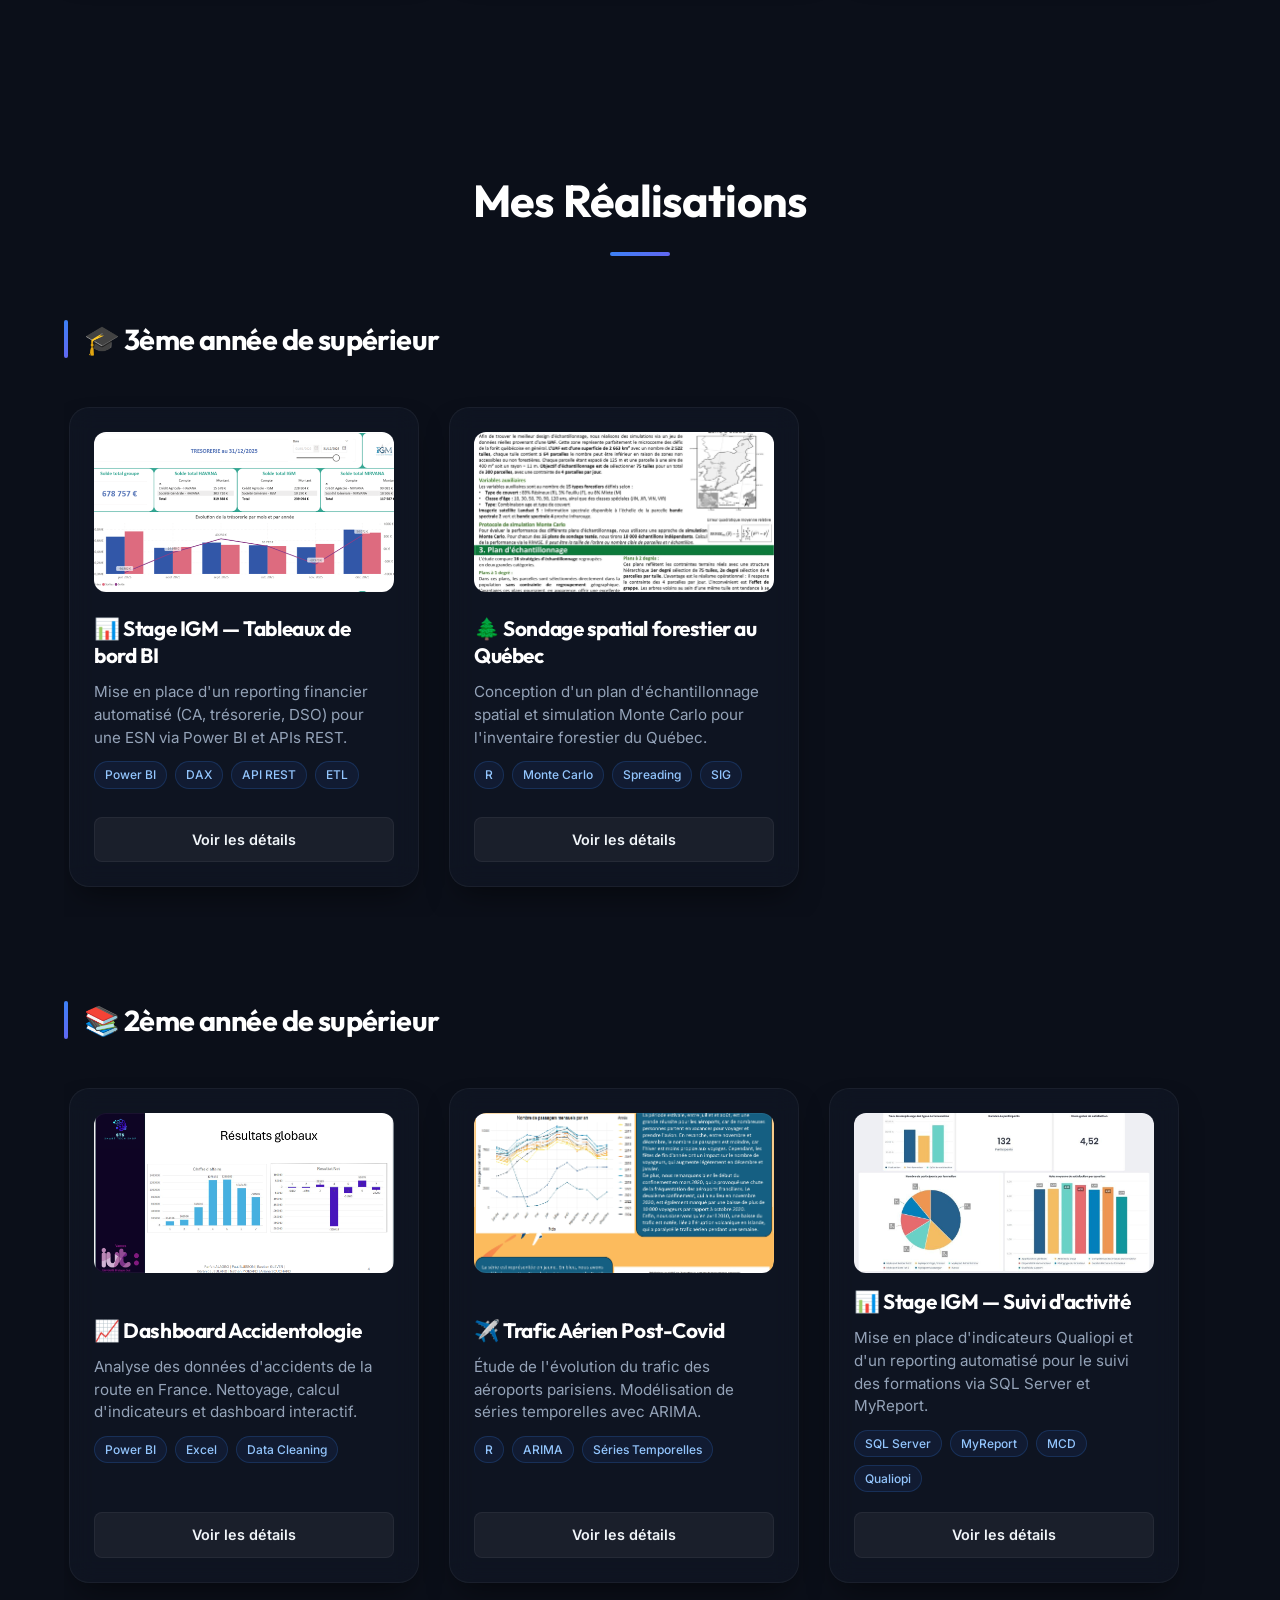
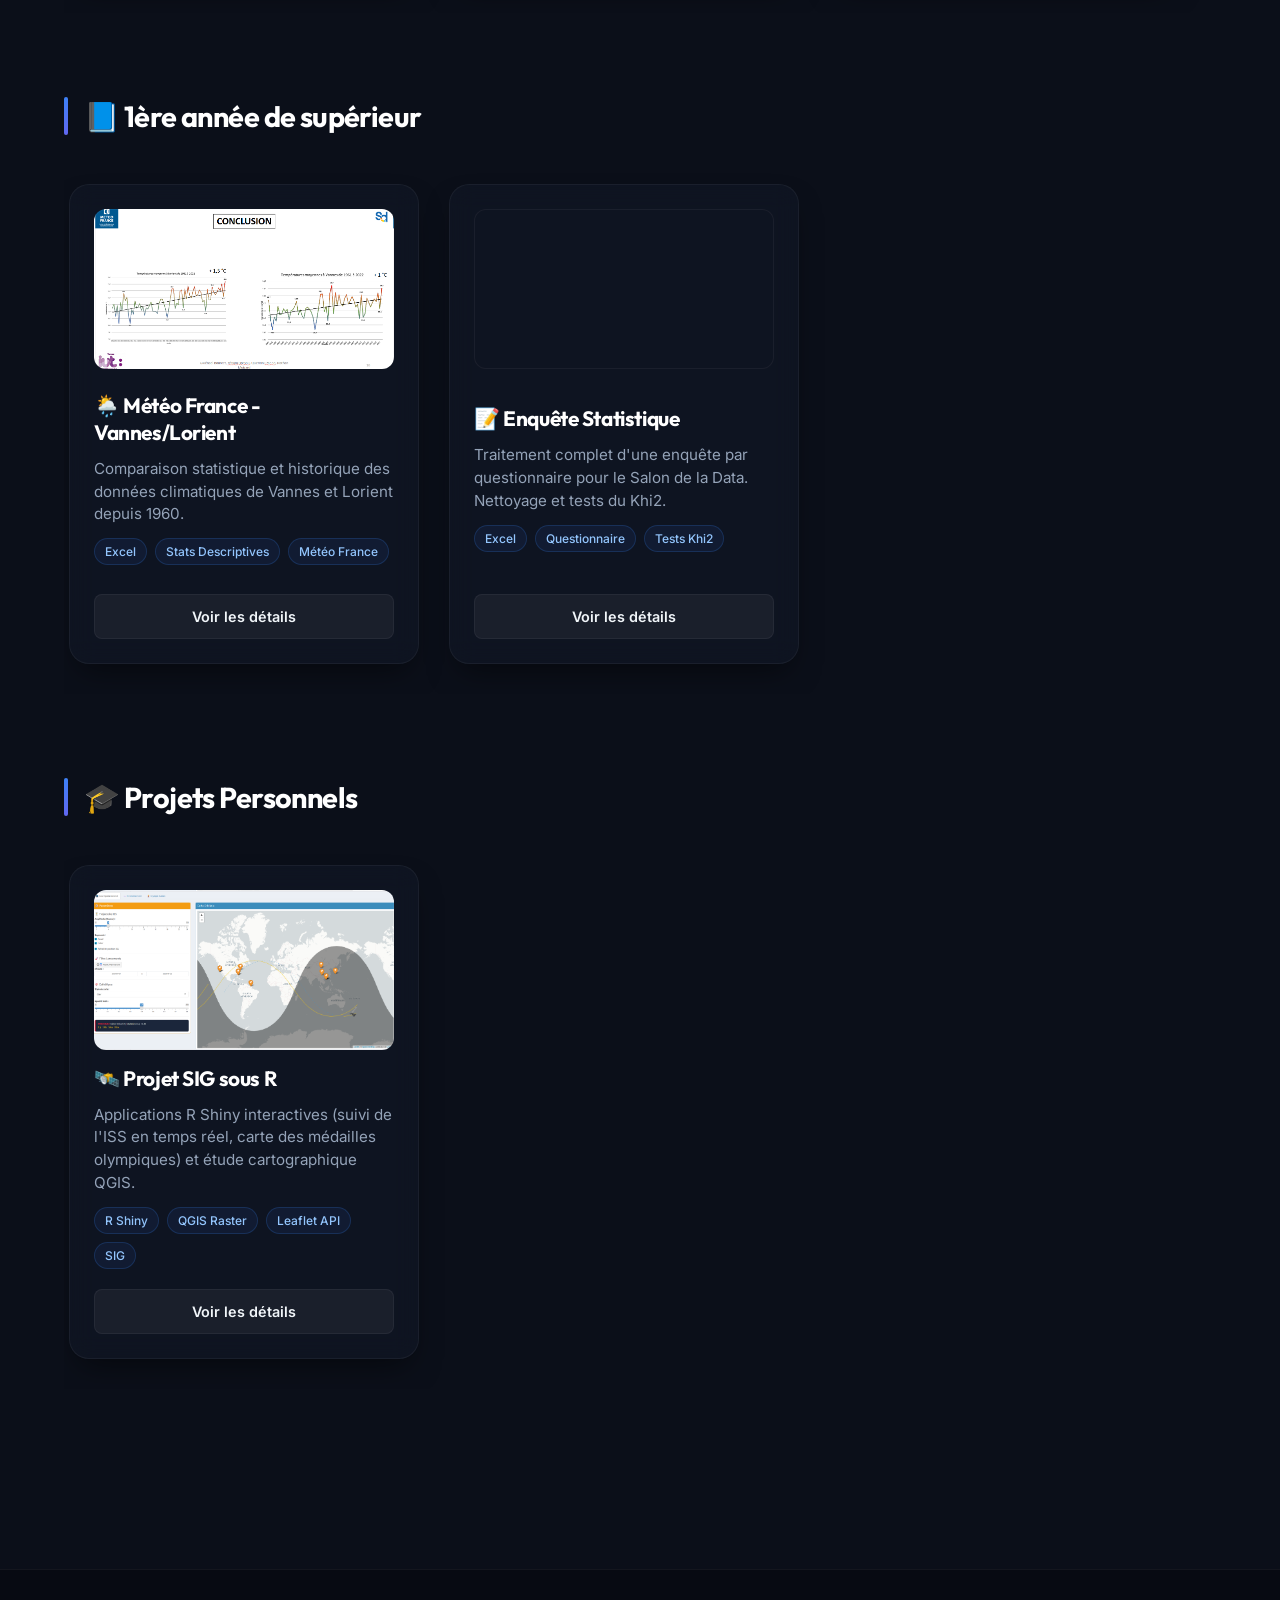
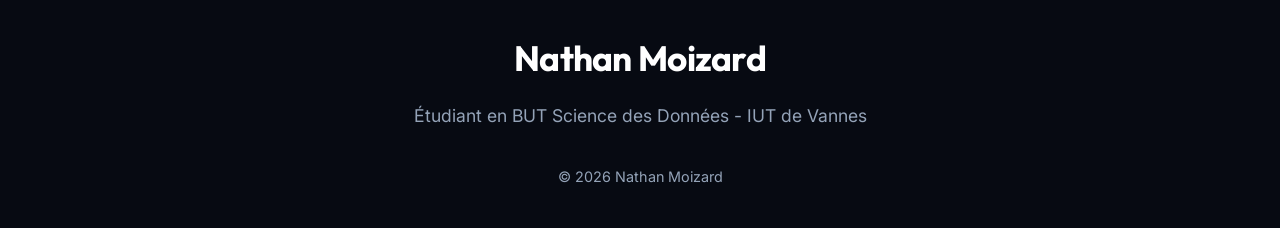
==== commit 7df496b8: "Update index.html" ====
--- a/index.html
+++ b/index.html
@@ -28,8 +28,11 @@
       <p>
         Étudiant en <strong>BUT Science des Données</strong> à l’IUT de Vannes. Spécialisé en statistiques, programmation de données, data-visualisation et en SIG.
       </p>
-
-      <a href="#projets" class="contact-btn" style="padding: 14px 35px; font-size: 1.1rem; display: inline-block;">Découvrir mes projets</a>
+      <p style="margin-top: 15px; font-size: 1.05rem; opacity: 0.9;">
+        Je souhaite poursuivre mes études en SIG en rejoignant la <strong>Licence 3 Géographie et aménagement</strong> (option Géographie de l'environnement) à Lyon, pour ensuite intégrer le <strong>Master SENTINELLES</strong> (Santé Environnement Informations Spatiotemporelles) afin de devenir <strong>Analyste Géomaticien</strong>.
+      </p>
+
+      <a href="#projets" class="contact-btn" style="padding: 14px 35px; font-size: 1.1rem; display: inline-block; margin-top: 25px;">Découvrir mes projets</a>
     </div>
     <div class="scroll-down">⌄</div>
   </section>
@@ -108,7 +111,6 @@
   <section id="projets">
     <h2 class="section-title">Mes Réalisations</h2>
   
-    <!-- 3ème ANNEE -->
     <div class="project-section">
       <h3 class="project-title">🎓 3ème année de supérieur</h3>
       <div class="carousel-container">
@@ -148,7 +150,6 @@
       </div>
     </div>
 
-    <!-- 2ème ANNEE -->
     <div class="project-section">
       <h3 class="project-title">📚 2ème année de supérieur</h3>
       <div class="carousel-container">
@@ -201,7 +202,6 @@
       </div>
     </div>
   
-    <!-- 1ère ANNEE -->
     <div class="project-section">
       <h3 class="project-title">📘 1ère année de supérieur</h3>
       <div class="carousel-container">
@@ -240,7 +240,6 @@
       </div>
     </div>
   
-    <!-- PROJETS PERSONNELS -->
     <div class="project-section">
       <h3 class="project-title">🎓 Projets Personnels</h3>
       <div class="carousel-container">
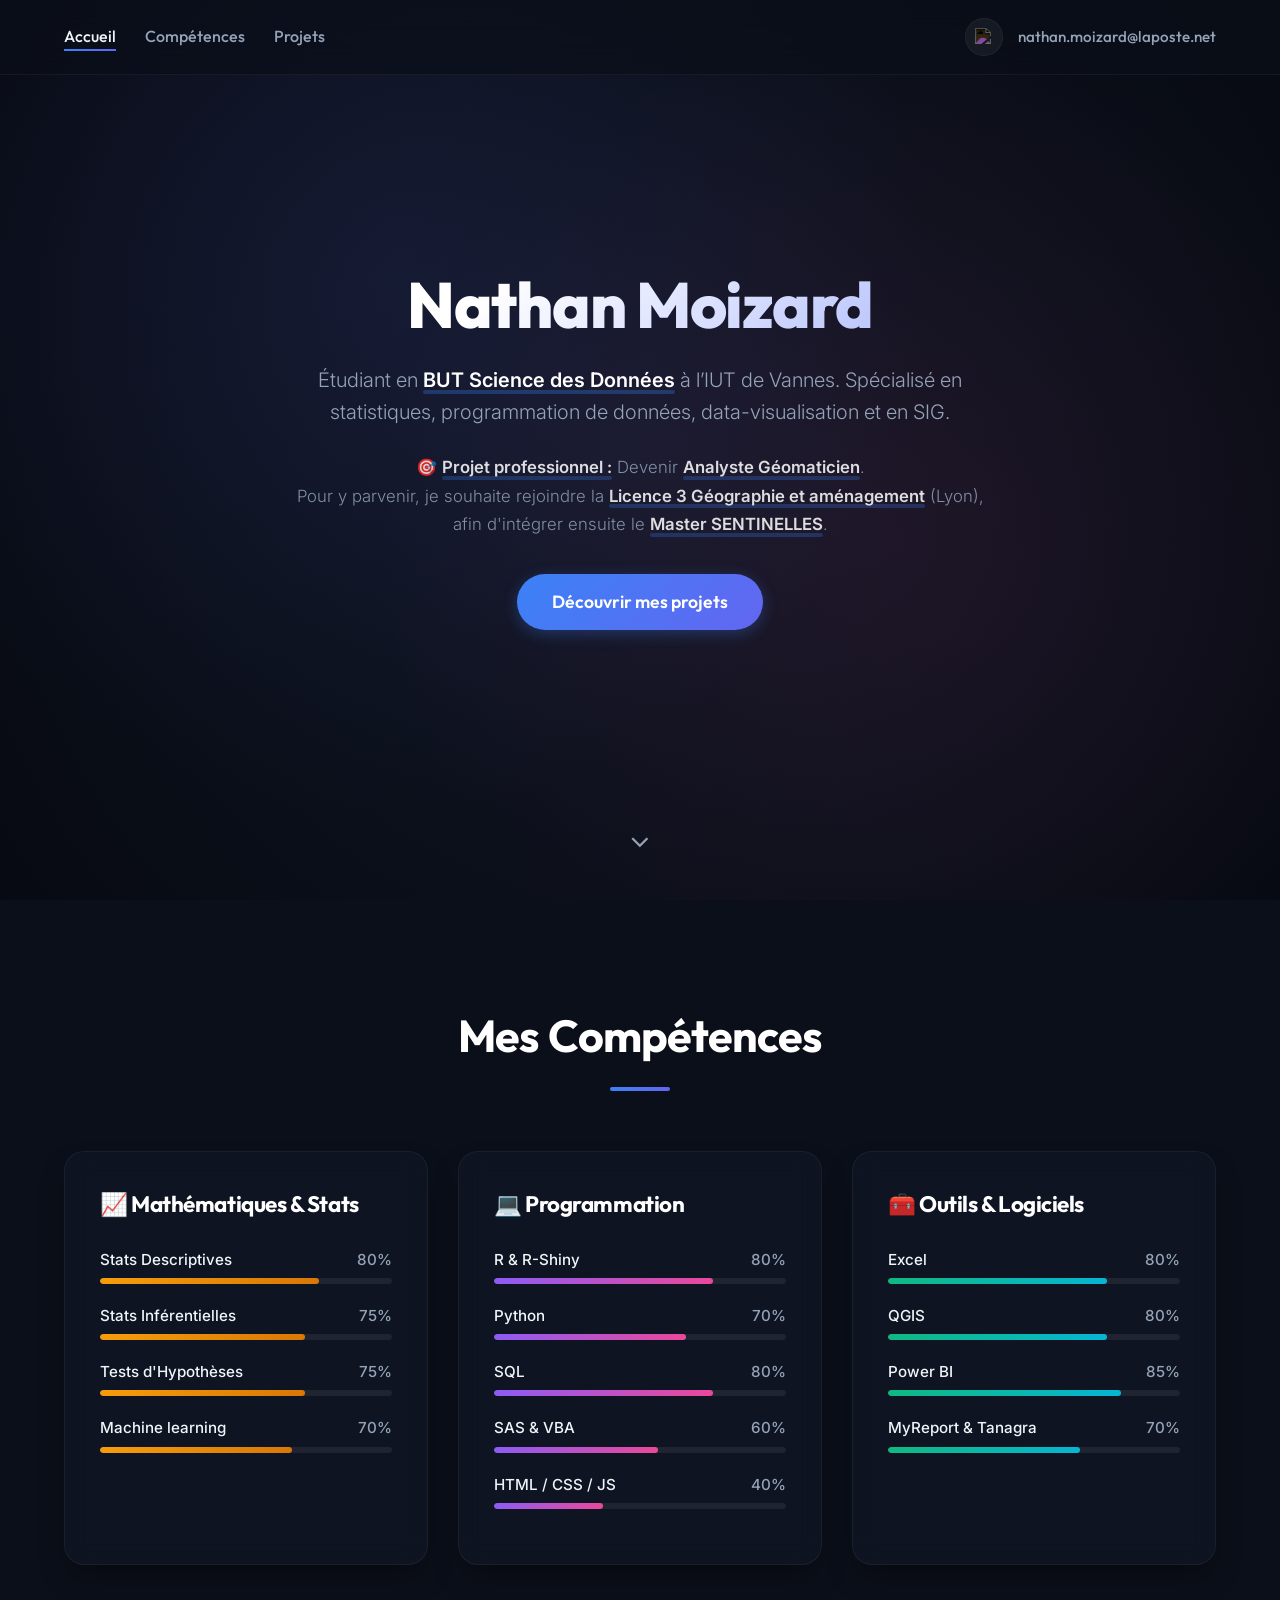
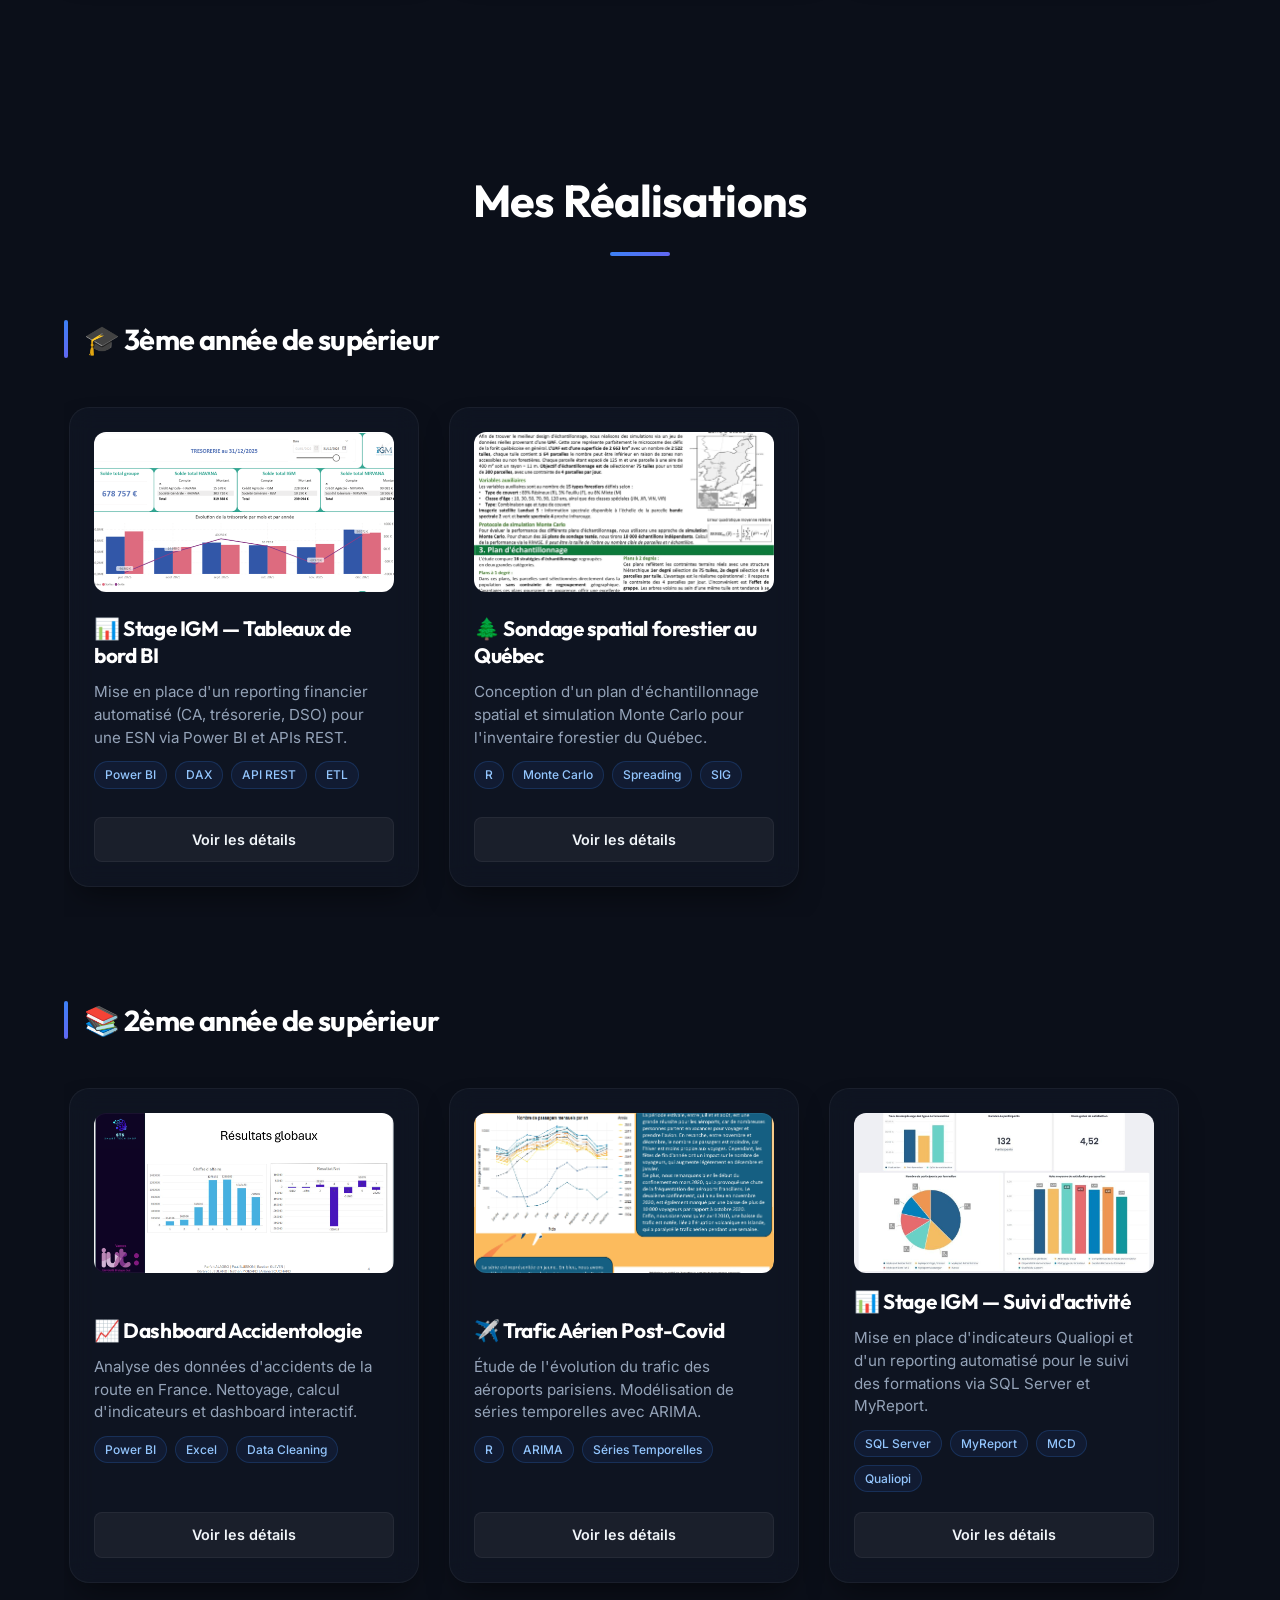
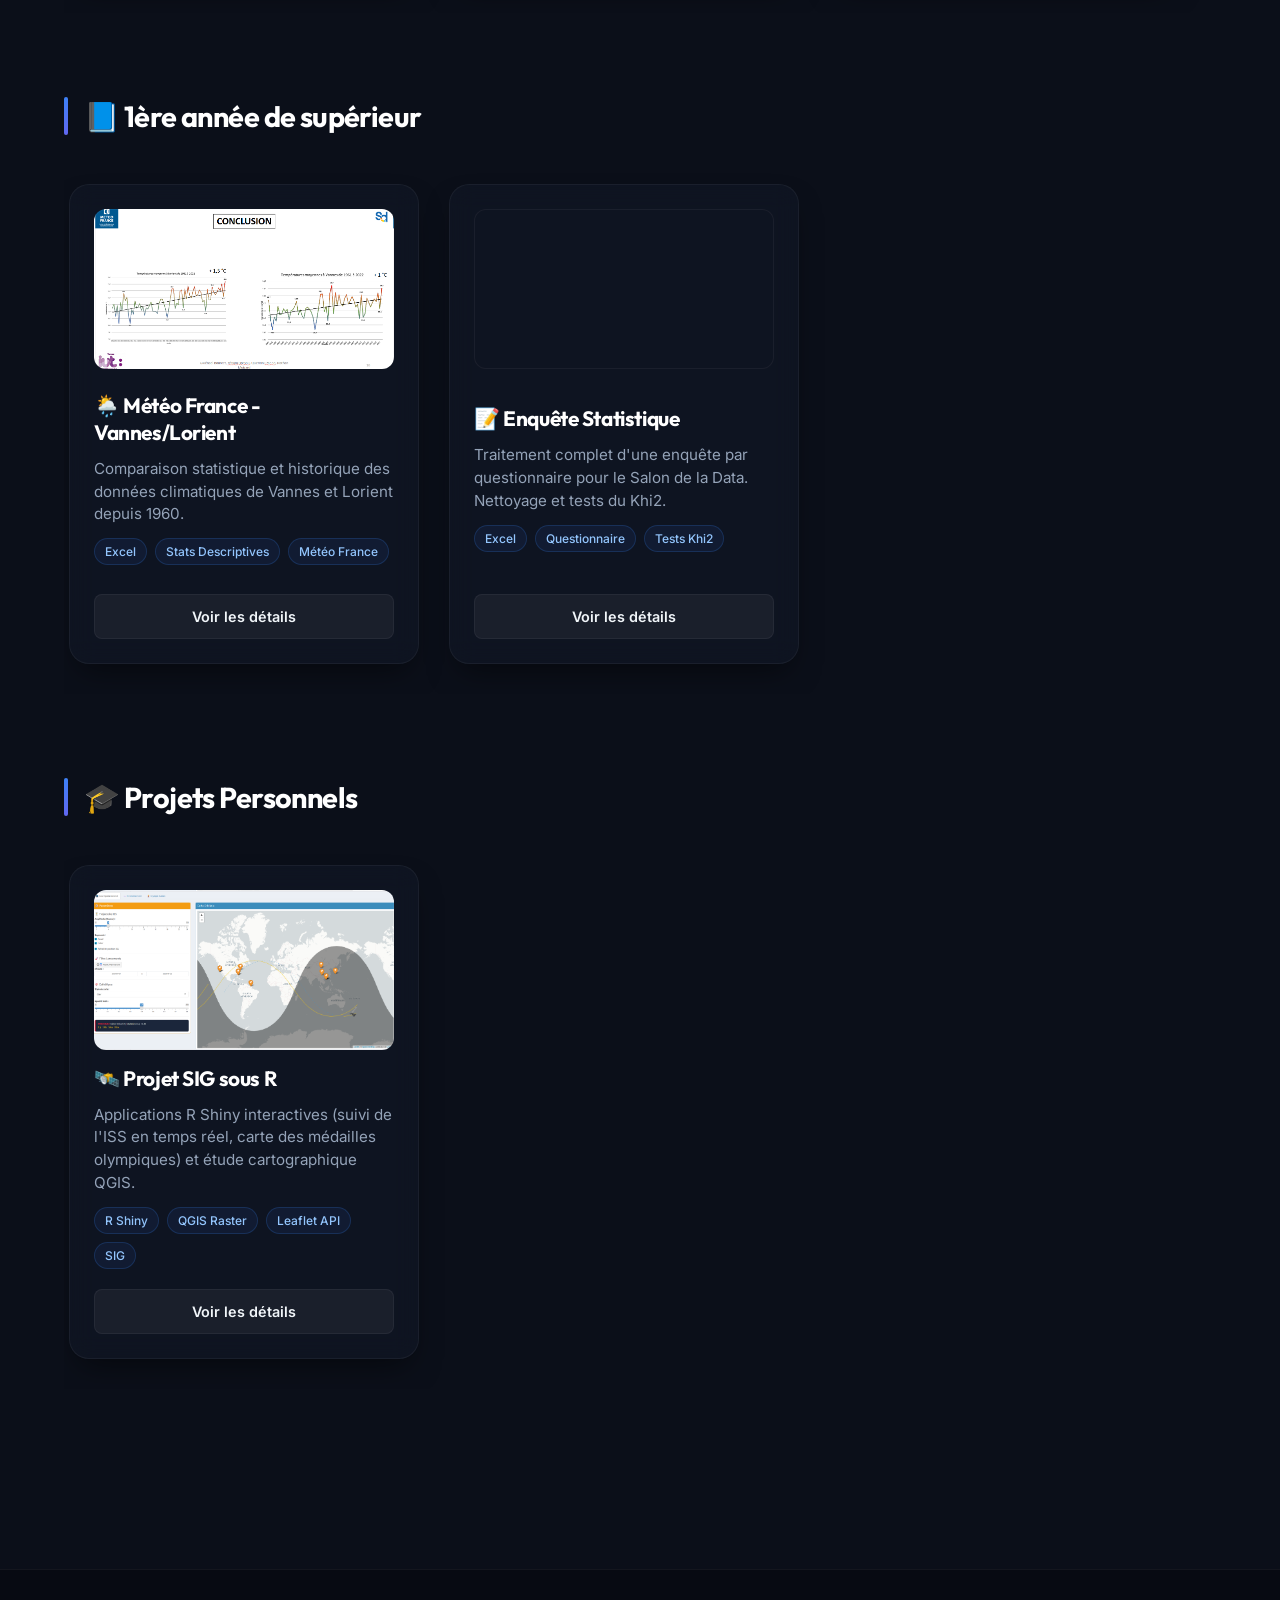
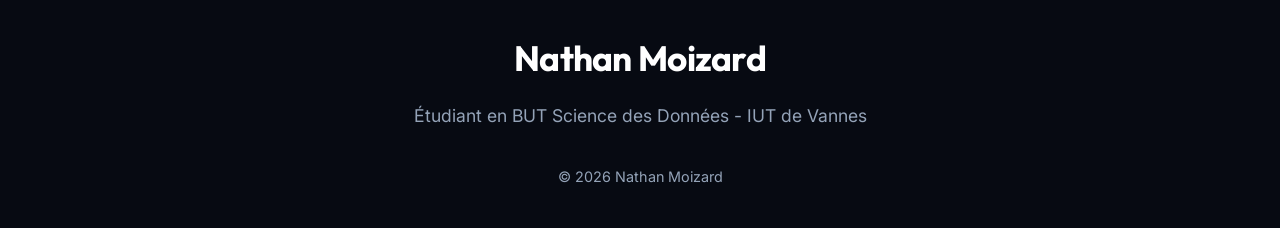
==== commit bc61761a: "Update index.html" ====
--- a/index.html
+++ b/index.html
@@ -23,16 +23,21 @@
   </header>
 
   <section id="accueil" class="hero">
-    <div class="hero-content">
+<div class="hero-content">
       <h1>Nathan Moizard</h1>
-      <p>
+      
+      <p style="margin-bottom: 25px;">
         Étudiant en <strong>BUT Science des Données</strong> à l’IUT de Vannes. Spécialisé en statistiques, programmation de données, data-visualisation et en SIG.
       </p>
-      <p style="margin-top: 15px; font-size: 1.05rem; opacity: 0.9;">
-        Je souhaite poursuivre mes études en SIG en rejoignant la <strong>Licence 3 Géographie et aménagement</strong> (option Géographie de l'environnement) à Lyon, pour ensuite intégrer le <strong>Master SENTINELLES</strong> (Santé Environnement Informations Spatiotemporelles) afin de devenir <strong>Analyste Géomaticien</strong>.
+
+      <!-- Nouvelle mise en forme de l'objectif professionnel -->
+      <p style="font-size: 1.05rem; line-height: 1.7; opacity: 0.85; max-width: 750px; margin: 0 auto;">
+        🎯 <strong>Projet professionnel :</strong> Devenir <strong>Analyste Géomaticien</strong>.<br>
+        Pour y parvenir, je souhaite rejoindre la <strong>Licence 3 Géographie et aménagement</strong> (Lyon), <br>
+        afin d'intégrer ensuite le <strong>Master SENTINELLES</strong>.
       </p>
 
-      <a href="#projets" class="contact-btn" style="padding: 14px 35px; font-size: 1.1rem; display: inline-block; margin-top: 25px;">Découvrir mes projets</a>
+      <a href="#projets" class="contact-btn" style="padding: 14px 35px; font-size: 1.1rem; display: inline-block; margin-top: 35px;">Découvrir mes projets</a>
     </div>
     <div class="scroll-down">⌄</div>
   </section>
